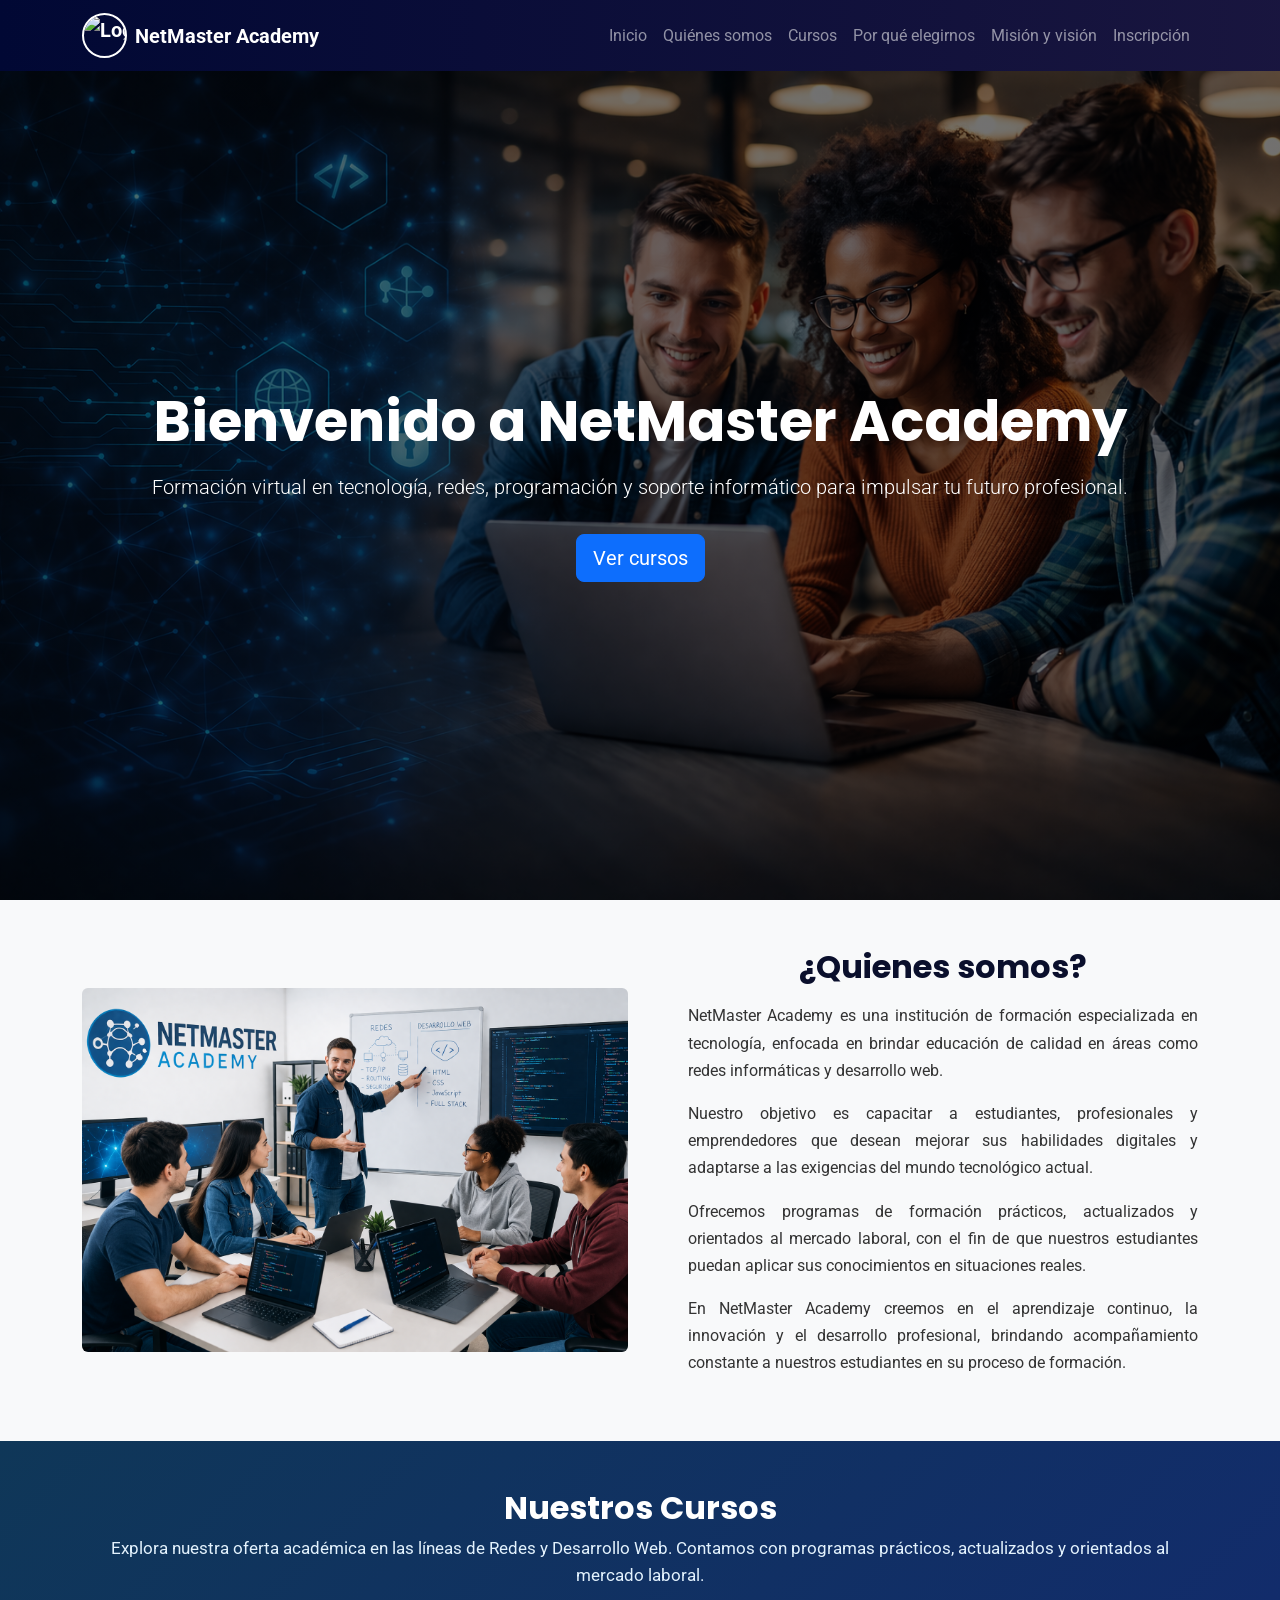
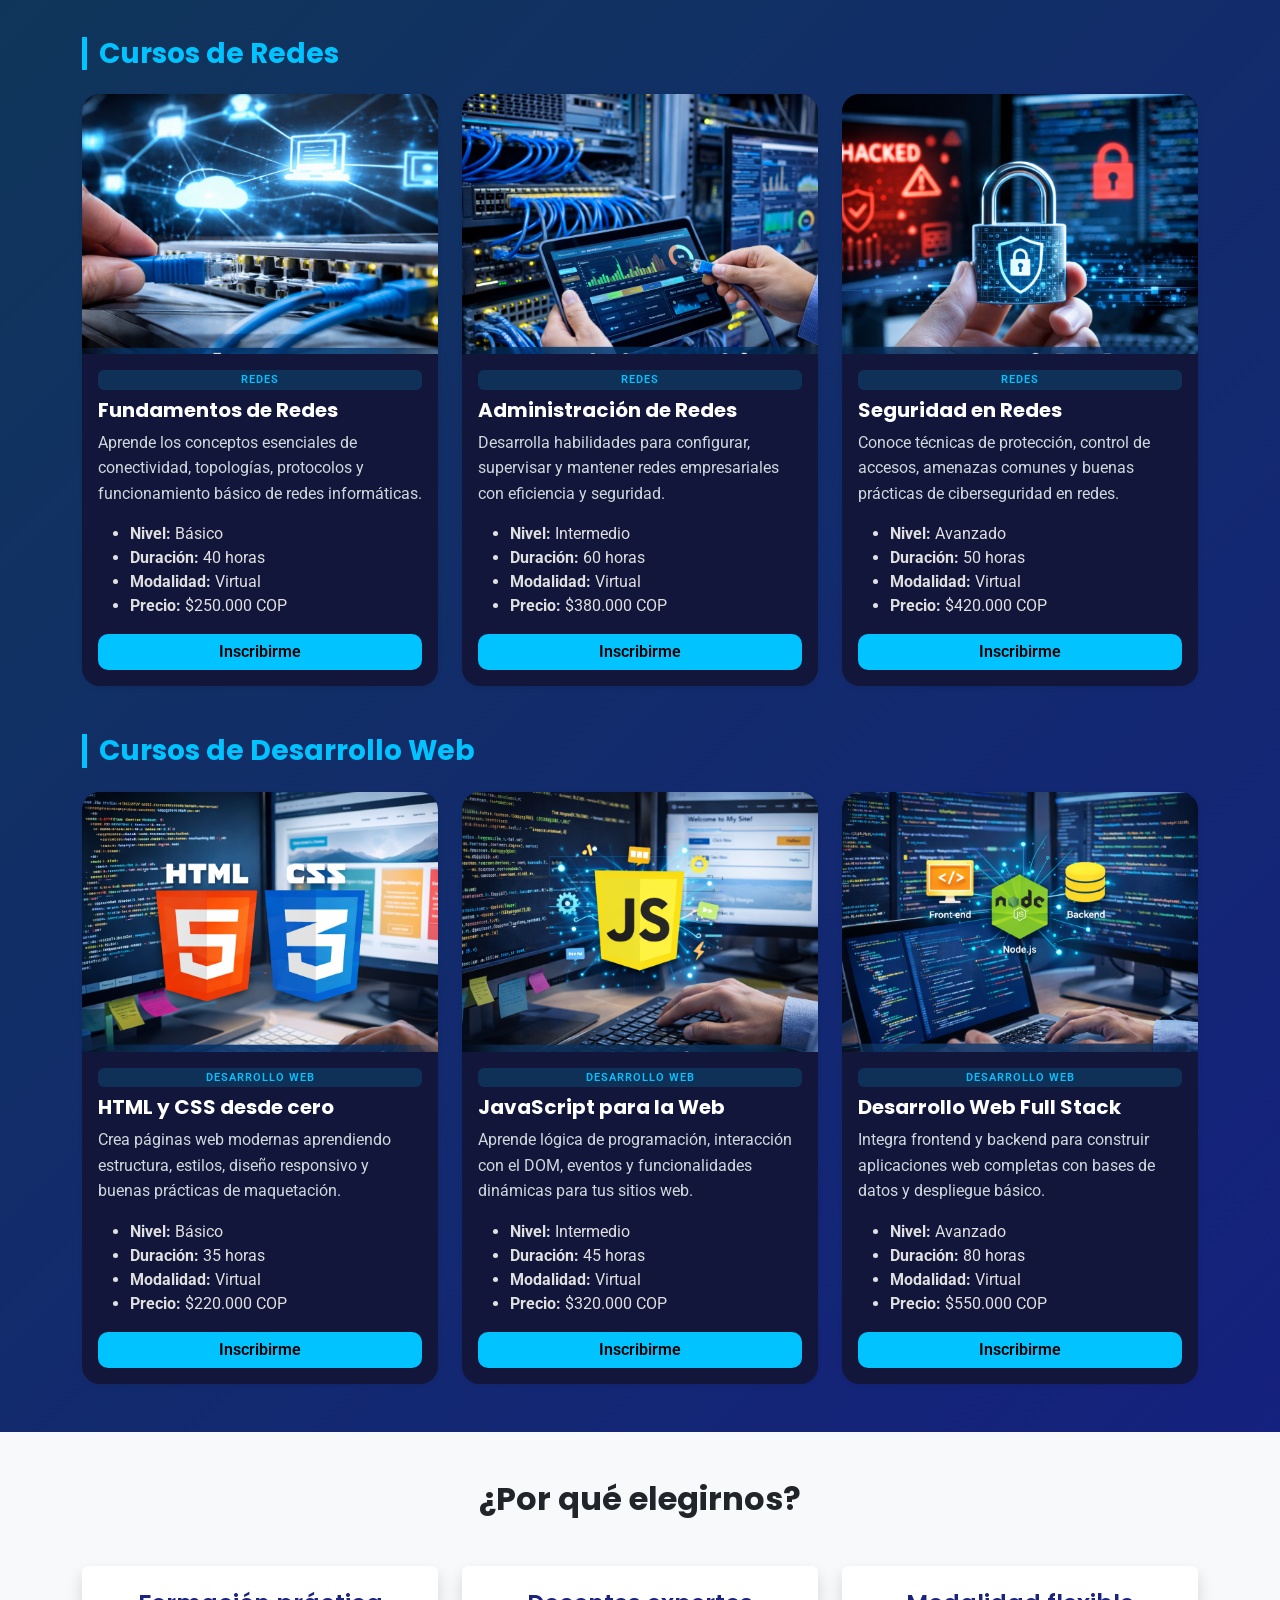
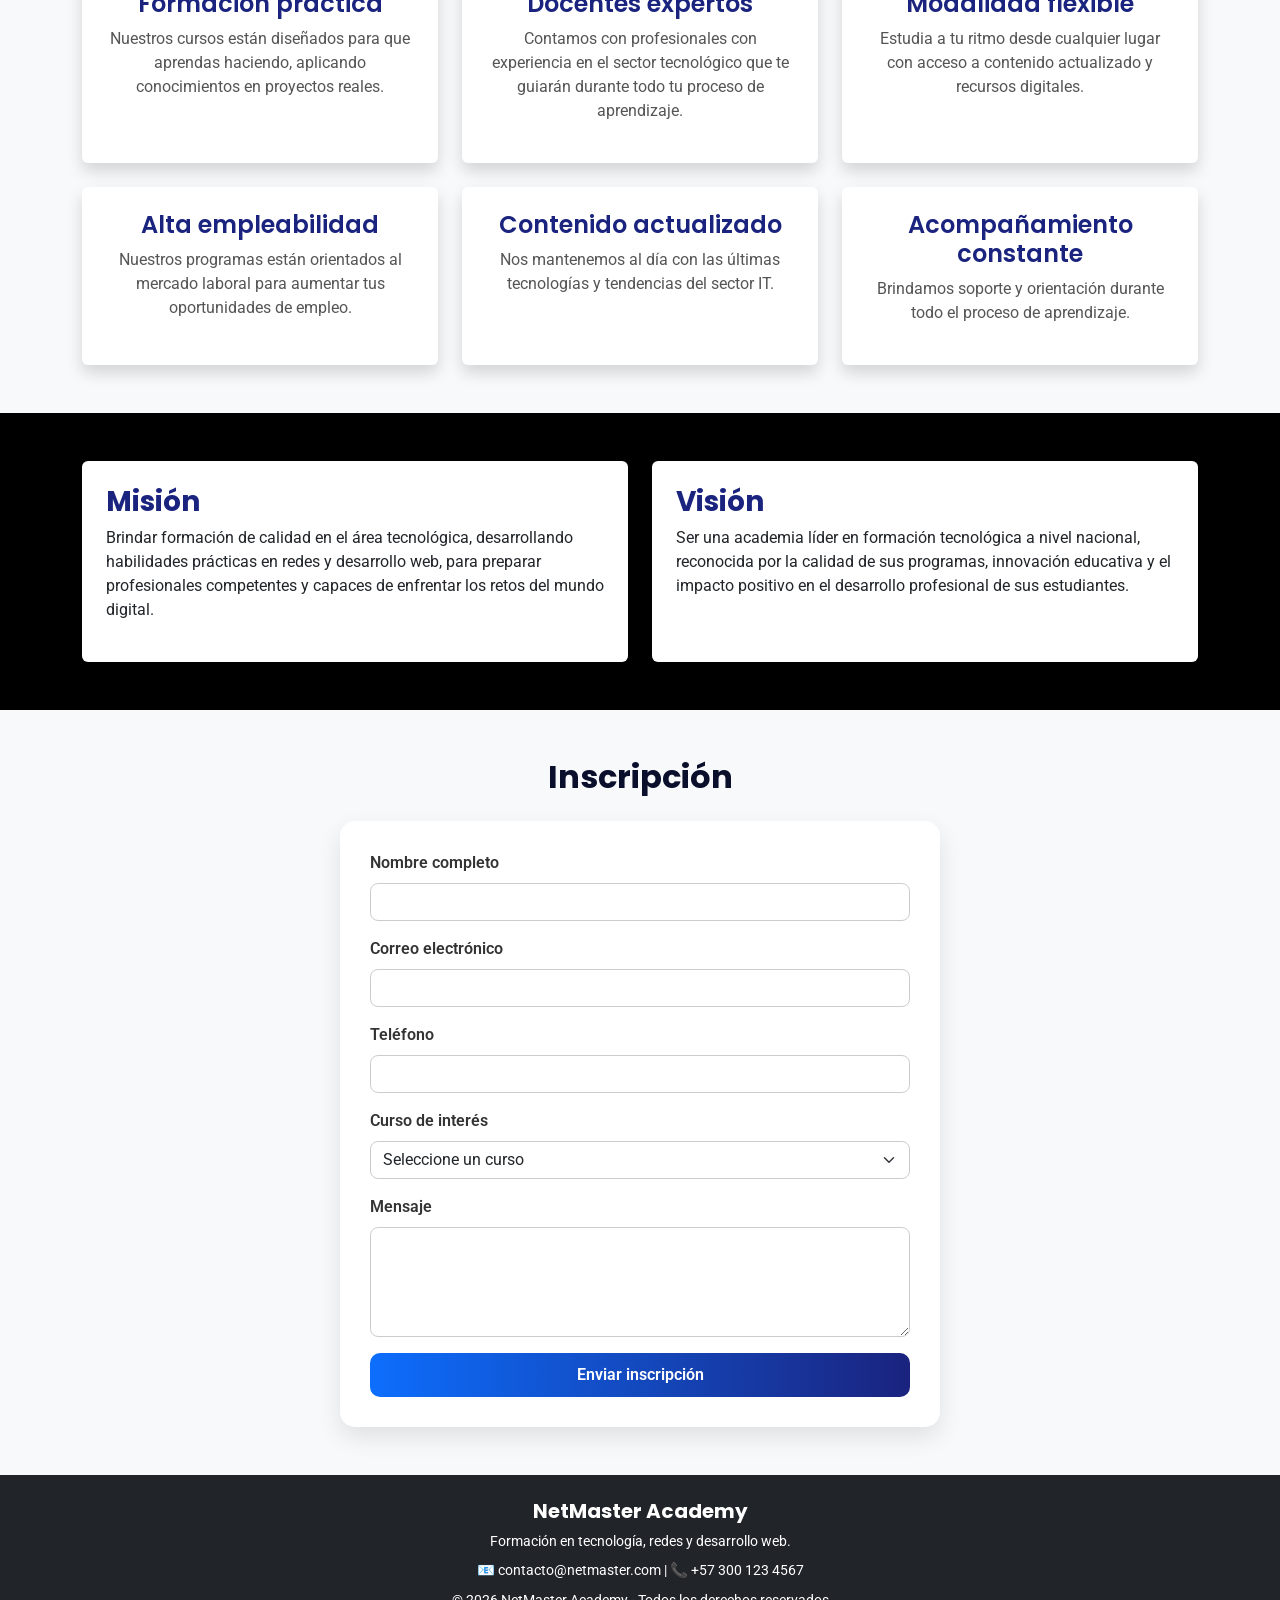
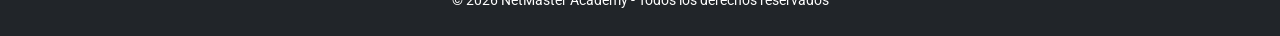
==== Momento2/Act1Momento2/index.html @ d63b28ae "act1m2" ====
<!DOCTYPE html>
<html lang="en">

<head>
    <meta charset="UTF-8">
    <meta name="viewport" content="width=device-width, initial-scale=1.0">
    <title>NetMaster Academy</title>
    <link href="https://cdn.jsdelivr.net/npm/bootstrap@5.3.8/dist/css/bootstrap.min.css" rel="stylesheet">
    <link rel="preconnect" href="https://fonts.googleapis.com">
    <link rel="preconnect" href="https://fonts.gstatic.com" crossorigin>
    <link
        href="https://fonts.googleapis.com/css2?family=Poppins:wght@400;600;700&family=Roboto:wght@400;500&display=swap"
        rel="stylesheet">
    <link rel="stylesheet" href="css/estilos.css">
</head>

<body>

    <header>
        <nav class="navbar navbar-expand-lg navbar-dark bg-dark fixed-top">
            <div class="container">
                <a class="navbar-brand d-flex align-items-center gap-2 fw-bold" href="#inicio">
                    <img src="../assets/imagenes/logo.png" alt="Logo NetMaster" class="logo">
                    NetMaster Academy
                </a>

                <button class="navbar-toggler" type="button" data-bs-toggle="collapse" data-bs-target="#menuNav">
                    <span class="navbar-toggler-icon"></span>
                </button>

                <div class="collapse navbar-collapse" id="menuNav">
                    <ul class="navbar-nav ms-auto">
                        <li class="nav-item"><a class="nav-link" href="#inicio">Inicio</a></li>
                        <li class="nav-item"><a class="nav-link" href="#quienes-somos">Quiénes somos</a></li>
                        <li class="nav-item"><a class="nav-link" href="#cursos">Cursos</a></li>
                        <li class="nav-item"><a class="nav-link" href="#por-que-elegirnos">Por qué elegirnos</a></li>
                        <li class="nav-item"><a class="nav-link" href="#mision-vision">Misión y visión</a></li>
                        <li class="nav-item"><a class="nav-link" href="#inscripcion">Inscripción</a></li>
                    </ul>
                </div>
            </div>
        </nav>
    </header>

    <main>
        <section id="inicio" class="hero d-flex align-items-center">
            <div class="container text-center text-white">
                <h1 class="display-4 fw-bold">Bienvenido a NetMaster Academy</h1>
                <p class="lead mt-3">
                    Formación virtual en tecnología, redes, programación y soporte informático
                    para impulsar tu futuro profesional.
                </p>
                <a href="#cursos" class="btn btn-primary btn-lg mt-3">Ver cursos</a>
            </div>
        </section>

        <section id="quienes-somos" class="py-5 bg-light">
            <div class="container">
                <div class="row align-items-center">

                    <div class="col-md-6">
                        <img src="assets/imagenes/quienesSomos.png" alt="Quiénes somos" class="img-fluid rounded">
                    </div>

                    <div class="col-md-6 ps-md-5">
                        <h2 class="fw-bold mb-3">¿Quienes somos?</h2>

                        <p>
                            NetMaster Academy es una institución de formación especializada en tecnología, enfocada en
                            brindar
                            educación de calidad en áreas como redes informáticas y desarrollo web.
                        </p>

                        <p>
                            Nuestro objetivo es capacitar a estudiantes, profesionales y emprendedores que desean
                            mejorar sus
                            habilidades digitales y adaptarse a las exigencias del mundo tecnológico actual.
                        </p>

                        <p>
                            Ofrecemos programas de formación prácticos, actualizados y orientados al mercado laboral,
                            con el fin
                            de que nuestros estudiantes puedan aplicar sus conocimientos en situaciones reales.
                        </p>

                        <p>
                            En NetMaster Academy creemos en el aprendizaje continuo, la innovación y el desarrollo
                            profesional,
                            brindando acompañamiento constante a nuestros estudiantes en su proceso de formación.
                        </p>
                    </div>

                </div>
            </div>
        </section>

        <section id="cursos" class="py-5">
    <div class="container">
        <div class="text-center mb-5">
            <h2 class="fw-bold">Nuestros Cursos</h2>
            <p class="texto-cursos">
                Explora nuestra oferta académica en las líneas de Redes y Desarrollo Web.
                Contamos con programas prácticos, actualizados y orientados al mercado laboral.
            </p>
        </div>

        <div class="mb-5">
            <h3 class="categoria-titulo mb-4">Cursos de Redes</h3>

            <div class="row g-4">
                <div class="col-md-6 col-lg-4">
                    <article class="card curso-card h-100 shadow-sm">
                        <img src="assets/imagenes/curso1.png" class="card-img-top" alt="Curso Fundamentos de Redes">
                        <div class="card-body d-flex flex-column">
                            <span class="badge categoria-badge mb-2">Redes</span>
                            <h5 class="card-title">Fundamentos de Redes</h5>
                            <p class="card-text">
                                Aprende los conceptos esenciales de conectividad, topologías,
                                protocolos y funcionamiento básico de redes informáticas.
                            </p>

                            <ul class="lista-curso">
                                <li><strong>Nivel:</strong> Básico</li>
                                <li><strong>Duración:</strong> 40 horas</li>
                                <li><strong>Modalidad:</strong> Virtual</li>
                                <li><strong>Precio:</strong> $250.000 COP</li>
                            </ul>

                            <a href="#inscripcion" class="btn btn-primary mt-auto">Inscribirme</a>
                        </div>
                    </article>
                </div>

                <div class="col-md-6 col-lg-4">
                    <article class="card curso-card h-100 shadow-sm">
                        <img src="assets/imagenes/cursoi2.png" class="card-img-top" alt="Curso Administración de Redes">
                        <div class="card-body d-flex flex-column">
                            <span class="badge categoria-badge mb-2">Redes</span>
                            <h5 class="card-title">Administración de Redes</h5>
                            <p class="card-text">
                                Desarrolla habilidades para configurar, supervisar y mantener
                                redes empresariales con eficiencia y seguridad.
                            </p>

                            <ul class="lista-curso">
                                <li><strong>Nivel:</strong> Intermedio</li>
                                <li><strong>Duración:</strong> 60 horas</li>
                                <li><strong>Modalidad:</strong> Virtual</li>
                                <li><strong>Precio:</strong> $380.000 COP</li>
                            </ul>

                            <a href="#inscripcion" class="btn btn-primary mt-auto">Inscribirme</a>
                        </div>
                    </article>
                </div>

                <div class="col-md-6 col-lg-4">
                    <article class="card curso-card h-100 shadow-sm">
                        <img src="assets/imagenes/curso3.png" class="card-img-top" alt="Curso Seguridad en Redes">
                        <div class="card-body d-flex flex-column">
                            <span class="badge categoria-badge mb-2">Redes</span>
                            <h5 class="card-title">Seguridad en Redes</h5>
                            <p class="card-text">
                                Conoce técnicas de protección, control de accesos, amenazas
                                comunes y buenas prácticas de ciberseguridad en redes.
                            </p>

                            <ul class="lista-curso">
                                <li><strong>Nivel:</strong> Avanzado</li>
                                <li><strong>Duración:</strong> 50 horas</li>
                                <li><strong>Modalidad:</strong> Virtual</li>
                                <li><strong>Precio:</strong> $420.000 COP</li>
                            </ul>

                            <a href="#inscripcion" class="btn btn-primary mt-auto">Inscribirme</a>
                        </div>
                    </article>
                </div>
            </div>
        </div>

        <div>
            <h3 class="categoria-titulo mb-4">Cursos de Desarrollo Web</h3>

            <div class="row g-4">
                <div class="col-md-6 col-lg-4">
                    <article class="card curso-card h-100 shadow-sm">
                        <img src="assets/imagenes/curso4.png" class="card-img-top" alt="Curso HTML y CSS desde cero">
                        <div class="card-body d-flex flex-column">
                            <span class="badge categoria-badge mb-2">Desarrollo Web</span>
                            <h5 class="card-title">HTML y CSS desde cero</h5>
                            <p class="card-text">
                                Crea páginas web modernas aprendiendo estructura, estilos,
                                diseño responsivo y buenas prácticas de maquetación.
                            </p>

                            <ul class="lista-curso">
                                <li><strong>Nivel:</strong> Básico</li>
                                <li><strong>Duración:</strong> 35 horas</li>
                                <li><strong>Modalidad:</strong> Virtual</li>
                                <li><strong>Precio:</strong> $220.000 COP</li>
                            </ul>

                            <a href="#inscripcion" class="btn btn-primary mt-auto">Inscribirme</a>
                        </div>
                    </article>
                </div>

                <div class="col-md-6 col-lg-4">
                    <article class="card curso-card h-100 shadow-sm">
                        <img src="assets/imagenes/curso5.png" class="card-img-top" alt="Curso JavaScript para la Web">
                        <div class="card-body d-flex flex-column">
                            <span class="badge categoria-badge mb-2">Desarrollo Web</span>
                            <h5 class="card-title">JavaScript para la Web</h5>
                            <p class="card-text">
                                Aprende lógica de programación, interacción con el DOM,
                                eventos y funcionalidades dinámicas para tus sitios web.
                            </p>

                            <ul class="lista-curso">
                                <li><strong>Nivel:</strong> Intermedio</li>
                                <li><strong>Duración:</strong> 45 horas</li>
                                <li><strong>Modalidad:</strong> Virtual</li>
                                <li><strong>Precio:</strong> $320.000 COP</li>
                            </ul>

                            <a href="#inscripcion" class="btn btn-primary mt-auto">Inscribirme</a>
                        </div>
                    </article>
                </div>

                <div class="col-md-6 col-lg-4">
                    <article class="card curso-card h-100 shadow-sm">
                        <img src="assets/imagenes/curso6.png" class="card-img-top" alt="Curso Desarrollo Web Full Stack">
                        <div class="card-body d-flex flex-column">
                            <span class="badge categoria-badge mb-2">Desarrollo Web</span>
                            <h5 class="card-title">Desarrollo Web Full Stack</h5>
                            <p class="card-text">
                                Integra frontend y backend para construir aplicaciones web
                                completas con bases de datos y despliegue básico.
                            </p>

                            <ul class="lista-curso">
                                <li><strong>Nivel:</strong> Avanzado</li>
                                <li><strong>Duración:</strong> 80 horas</li>
                                <li><strong>Modalidad:</strong> Virtual</li>
                                <li><strong>Precio:</strong> $550.000 COP</li>
                            </ul>

                            <a href="#inscripcion" class="btn btn-primary mt-auto">Inscribirme</a>
                        </div>
                    </article>
                </div>
            </div>
        </div>
    </div>
</section>

        <section id="por-que-elegirnos" class="py-5 bg-light">
    <div class="container">
        <h2 class="text-center fw-bold mb-5">¿Por qué elegirnos?</h2>

        <div class="row text-center g-4">

            <div class="col-md-4">
                <div class="p-4 shadow rounded bg-white h-100">
                    <h4>Formación práctica</h4>
                    <p>
                        Nuestros cursos están diseñados para que aprendas haciendo,
                        aplicando conocimientos en proyectos reales.
                    </p>
                </div>
            </div>

            <div class="col-md-4">
                <div class="p-4 shadow rounded bg-white h-100">
                    <h4>Docentes expertos</h4>
                    <p>
                        Contamos con profesionales con experiencia en el sector tecnológico
                        que te guiarán durante todo tu proceso de aprendizaje.
                    </p>
                </div>
            </div>

            <div class="col-md-4">
                <div class="p-4 shadow rounded bg-white h-100">
                    <h4>Modalidad flexible</h4>
                    <p>
                        Estudia a tu ritmo desde cualquier lugar con acceso a contenido
                        actualizado y recursos digitales.
                    </p>
                </div>
            </div>

            <div class="col-md-4">
                <div class="p-4 shadow rounded bg-white h-100">
                    <h4>Alta empleabilidad</h4>
                    <p>
                        Nuestros programas están orientados al mercado laboral para
                        aumentar tus oportunidades de empleo.
                    </p>
                </div>
            </div>

            <div class="col-md-4">
                <div class="p-4 shadow rounded bg-white h-100">
                    <h4>Contenido actualizado</h4>
                    <p>
                        Nos mantenemos al día con las últimas tecnologías y tendencias
                        del sector IT.
                    </p>
                </div>
            </div>

            <div class="col-md-4">
                <div class="p-4 shadow rounded bg-white h-100">
                    <h4>Acompañamiento constante</h4>
                    <p>
                        Brindamos soporte y orientación durante todo el proceso de
                        aprendizaje.
                    </p>
                </div>
            </div>

        </div>
    </div>
</section>

        <section id="mision-vision" class="py-5">
    <div class="container">
        <div class="row g-4">

            <!-- Misión -->
            <div class="col-md-6">
                <div class="p-4 shadow rounded h-100 bg-white">
                    <h3 class="fw-bold">Misión</h3>
                    <p>
                        Brindar formación de calidad en el área tecnológica,
                        desarrollando habilidades prácticas en redes y desarrollo web,
                        para preparar profesionales competentes y capaces de enfrentar
                        los retos del mundo digital.
                    </p>
                </div>
            </div>

            <!-- Visión -->
            <div class="col-md-6">
                <div class="p-4 shadow rounded h-100 bg-white">
                    <h3 class="fw-bold">Visión</h3>
                    <p>
                        Ser una academia líder en formación tecnológica a nivel nacional,
                        reconocida por la calidad de sus programas, innovación educativa
                        y el impacto positivo en el desarrollo profesional de sus estudiantes.
                    </p>
                </div>
            </div>

        </div>
    </div>
</section>

        <section id="inscripcion" class="py-5">
    <div class="container">
        <h2 class="text-center fw-bold mb-4">Inscripción</h2>

        <form  autocomplete="off"action="https://formspree.io/f/xlgoabdn" method="POST">
            <div class="mb-3">
                <label for="nombre" class="form-label">Nombre completo</label>
                <input type="text" class="form-control" id="nombre" name="nombre" required>
            </div>

            <div class="mb-3">
                <label for="correo" class="form-label">Correo electrónico</label>
                <input type="email" class="form-control" id="correo" name="email" required>
            </div>

            <div class="mb-3">
                <label for="telefono" class="form-label">Teléfono</label>
                <input type="tel" class="form-control" id="telefono" name="telefono">
            </div>

            <div class="mb-3">
                <label for="curso" class="form-label">Curso de interés</label>
                <select class="form-select" id="curso" name="curso" required>
                    <option value="">Seleccione un curso</option>
                    <option>Fundamentos de Redes</option>
                    <option>Administración de Redes</option>
                    <option>Seguridad en Redes</option>
                    <option>HTML y CSS desde cero</option>
                    <option>JavaScript para la Web</option>
                    <option>Desarrollo Web Full Stack</option>
                </select>
            </div>

            <div class="mb-3">
                <label for="mensaje" class="form-label">Mensaje</label>
                <textarea class="form-control" id="mensaje" name="mensaje" rows="4"></textarea>
            </div>

            <button type="submit" class="btn btn-primary">Enviar inscripción</button>
        </form>
    </div>
</section>
    </main>

    <aside>
    </aside>

    <footer class="footer bg-dark text-white py-4">
    <div class="container text-center">

        <h5 class="fw-bold">NetMaster Academy</h5>

        <p class="mb-2">
            Formación en tecnología, redes y desarrollo web.
        </p>

        <p class="mb-2">
            📧 contacto@netmaster.com | 📞 +57 300 123 4567
        </p>

        <p class="mb-0">
            © 2026 NetMaster Academy - Todos los derechos reservados
        </p>

    </div>
</footer>

    <script src="https://cdn.jsdelivr.net/npm/bootstrap@5.3.8/dist/js/bootstrap.bundle.min.js"></script>
</body>

</html>
---- Momento2/Act1Momento2/css/estilos.css ----
body {
    font-family: 'Roboto', sans-serif;
    margin: 0;
    padding-top: 0;
    background-color: #000;
}

h1,
h2,
h3,
h4,
h5 {
    font-family: 'Poppins', sans-serif;
}

header {
    margin: 0;
    padding: 0;
}

.navbar {
    border: none;
    box-shadow: none;
    margin-bottom: 0;
}

main {
    margin: 0;
    padding: 0;
}

.hero {
    min-height: 100vh;
    margin: 0;
    padding-top: 70px;
    background: linear-gradient(rgba(0, 0, 0, 0.55), rgba(0, 0, 0, 0.55)),
        url('../assets/imagenes/portada.png');
    background-size: cover;
    background-position: center;
    background-repeat: no-repeat;
}

@media (max-width: 991px) {
    .navbar-nav .nav-link::after {
        content: "";
    }
}

.logo {
    width: 45px;
    height: 45px;
    border-radius: 50%;
    object-fit: cover;
    border: 2px solid white;
}

.navbar.bg-dark {
    background: linear-gradient(90deg, #010834, #150e49ad);
}

#quienes-somos {
    background-color: #f8f9fa;
    padding: 60px 0;
}

#quienes-somos h2 {
    color: #0a0f2c;
    font-weight: 700;
    text-align: center;
}

#quienes-somos p {
    color: #333;
    line-height: 1.7;
    text-align: justify;
}

#cursos {
    background: linear-gradient(135deg, #0f3758, #15217e);
    color: white;
}

#cursos h2 {
    color: #ffffff;
}

.texto-cursos {
    color: #e3f2fd;
    font-size: 1.05rem;
    margin: 0 auto;
    line-height: 1.6;
}

.categoria-titulo {
    color: #00c3ff;
    font-weight: 700;
    border-left: 5px solid #00c3ff;
    padding-left: 12px;
}

.curso-card {
    background-color: #12163a;
    border: none;
    border-radius: 18px;
    overflow: hidden;
    transition: 0.3s ease;
}

.curso-card:hover {
    transform: translateY(-8px);
    box-shadow: 0 12px 30px rgba(0, 0, 0, 0.4);
}

.curso-card .card-img-top {
    width: 100%;
    height: 260px;
    object-fit: cover;
    object-position: top;
    display: block;
}

.curso-card .card-title {
    color: #ffffff;
    font-weight: 700;
}

.curso-card .card-text {
    color: #cfd8dc;
    line-height: 1.6;
}

.lista-curso li {
    color: #e0e0e0;
}

.categoria-badge {
    display: inline-block;
    background-color: rgba(0, 195, 255, 0.15);
    color: #00c3ff;
    padding: 4px 10px;
    font-size: 0.7rem;
    font-weight: 600;
    border-radius: 6px;
    letter-spacing: 1px;
    text-transform: uppercase;
}

#cursos .btn {
    background-color: #00c3ff;
    border: none;
    color: #000;
    font-weight: 600;
    border-radius: 10px;
}

#cursos .btn:hover {
    background-color: #00a3cc;
}

#inscripcion {
    background-color: #f8f9fa;
    padding: 80px 0;
}

#inscripcion h2 {
    color: #0a0f2c;
    font-weight: 700;
}

#inscripcion form {
    max-width: 600px;
    margin: 0 auto;
    background-color: #ffffff;
    padding: 30px;
    border-radius: 15px;
    box-shadow: 0 10px 25px rgba(0, 0, 0, 0.1);
}

#inscripcion .form-label {
    font-weight: 600;
    color: #333;
}

#inscripcion .form-control,
#inscripcion .form-select {
    border-radius: 8px;
    border: 1px solid #ccc;
}

#inscripcion .form-control:focus,
#inscripcion .form-select:focus {
    border-color: #1a237e;
    box-shadow: 0 0 5px rgba(26, 35, 126, 0.5);
}

#inscripcion .btn {
    width: 100%;
    background: linear-gradient(90deg, #0d6efd, #1a237e);
    border: none;
    font-weight: 600;
    padding: 10px;
    border-radius: 10px;
}

#inscripcion .btn:hover {
    background: linear-gradient(90deg, #0b5ed7, #0a1a5c);
}

#inscripcion .mb-3 {
    margin-bottom: 15px;
}

#por-que-elegirnos h4 {
    color: #1a237e;
    font-weight: 600;
}

#por-que-elegirnos p {
    color: #555;
}

#mision-vision h3 {
    color: #1a237e;
}

.footer {
    font-size: 0.9rem;
}
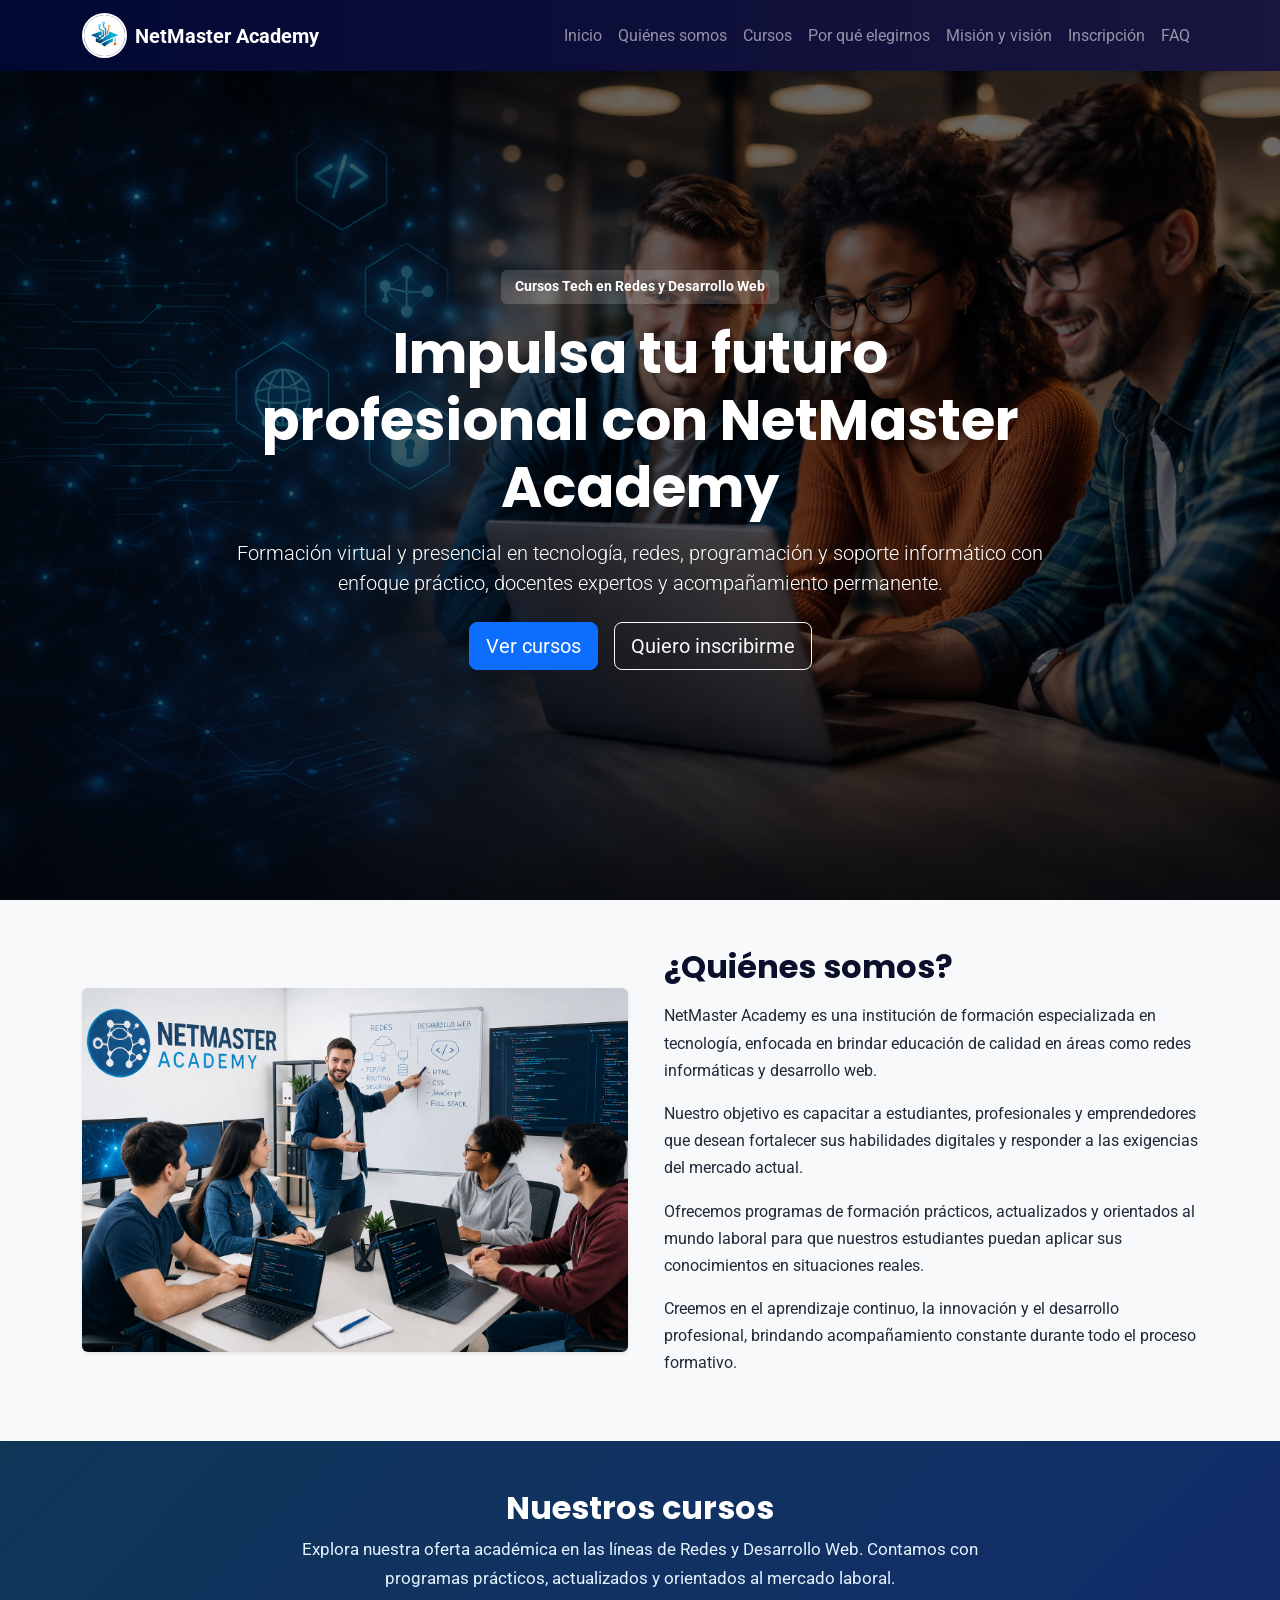
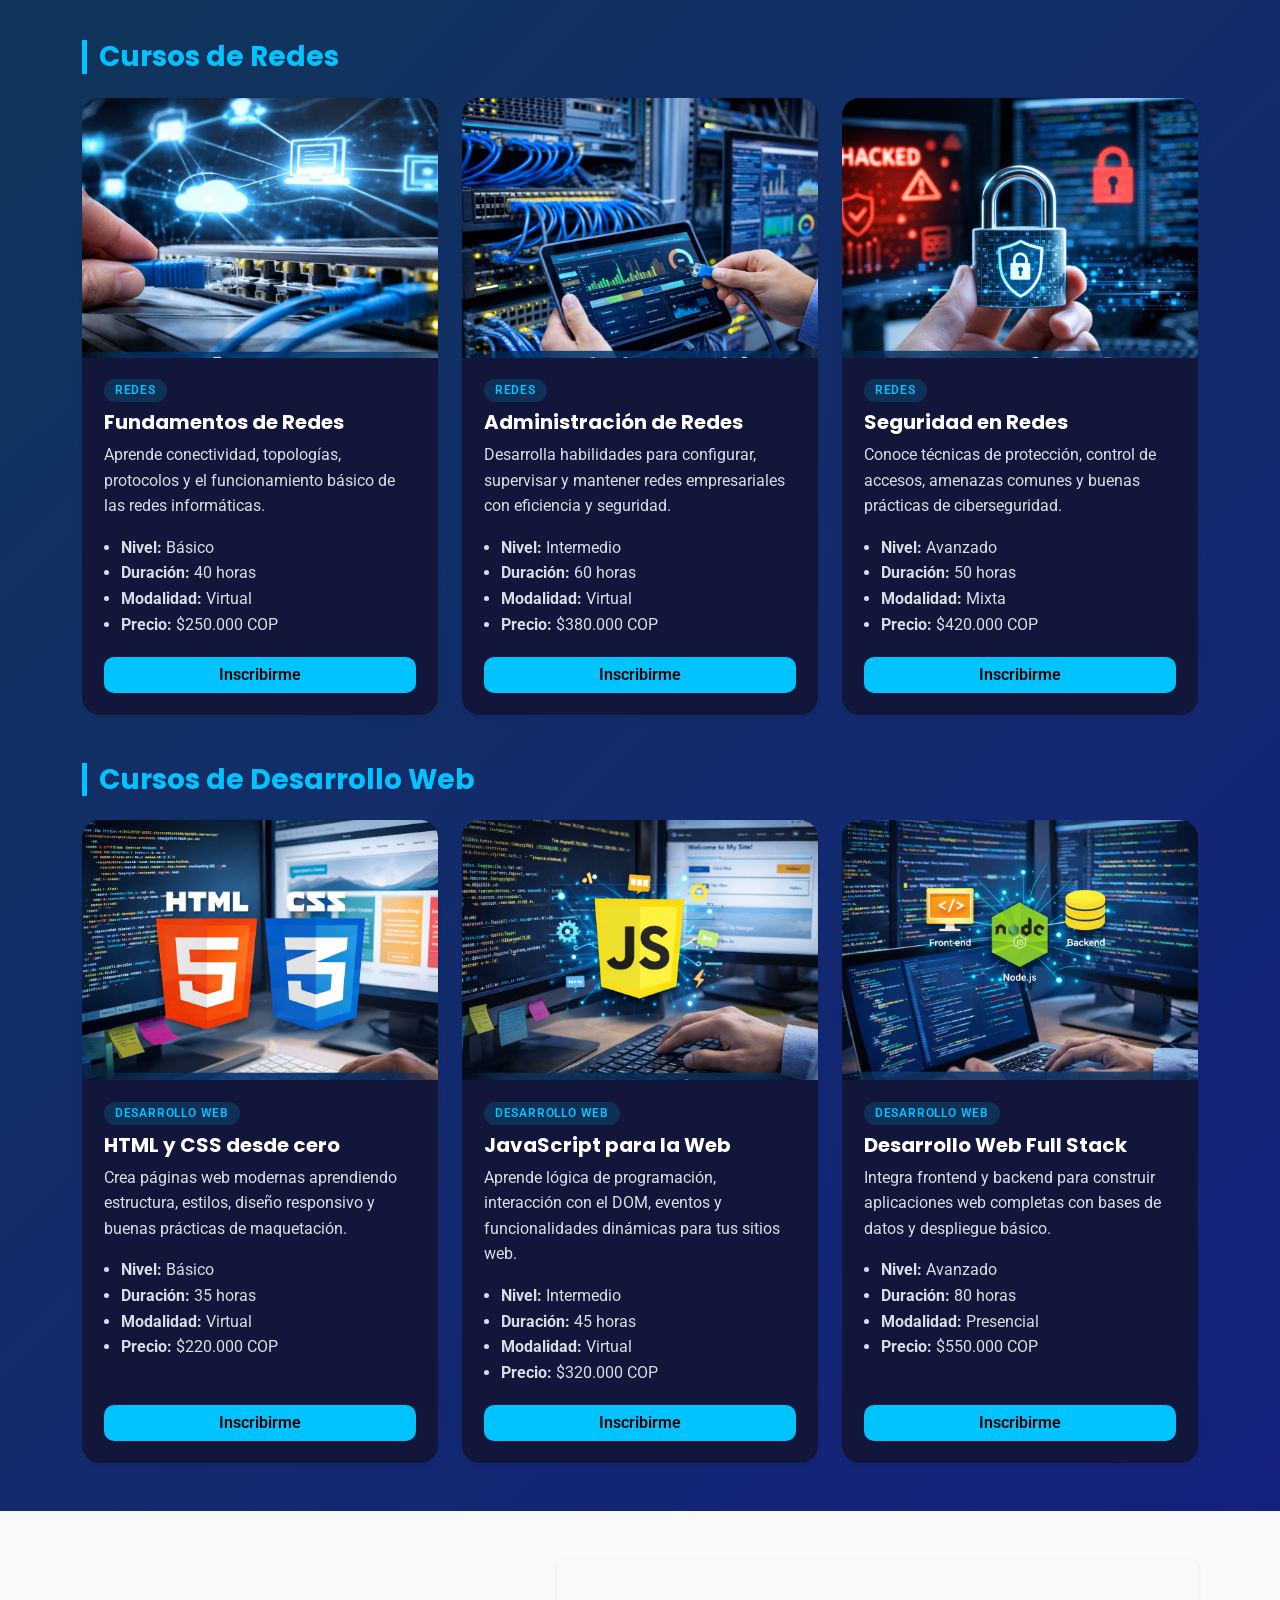
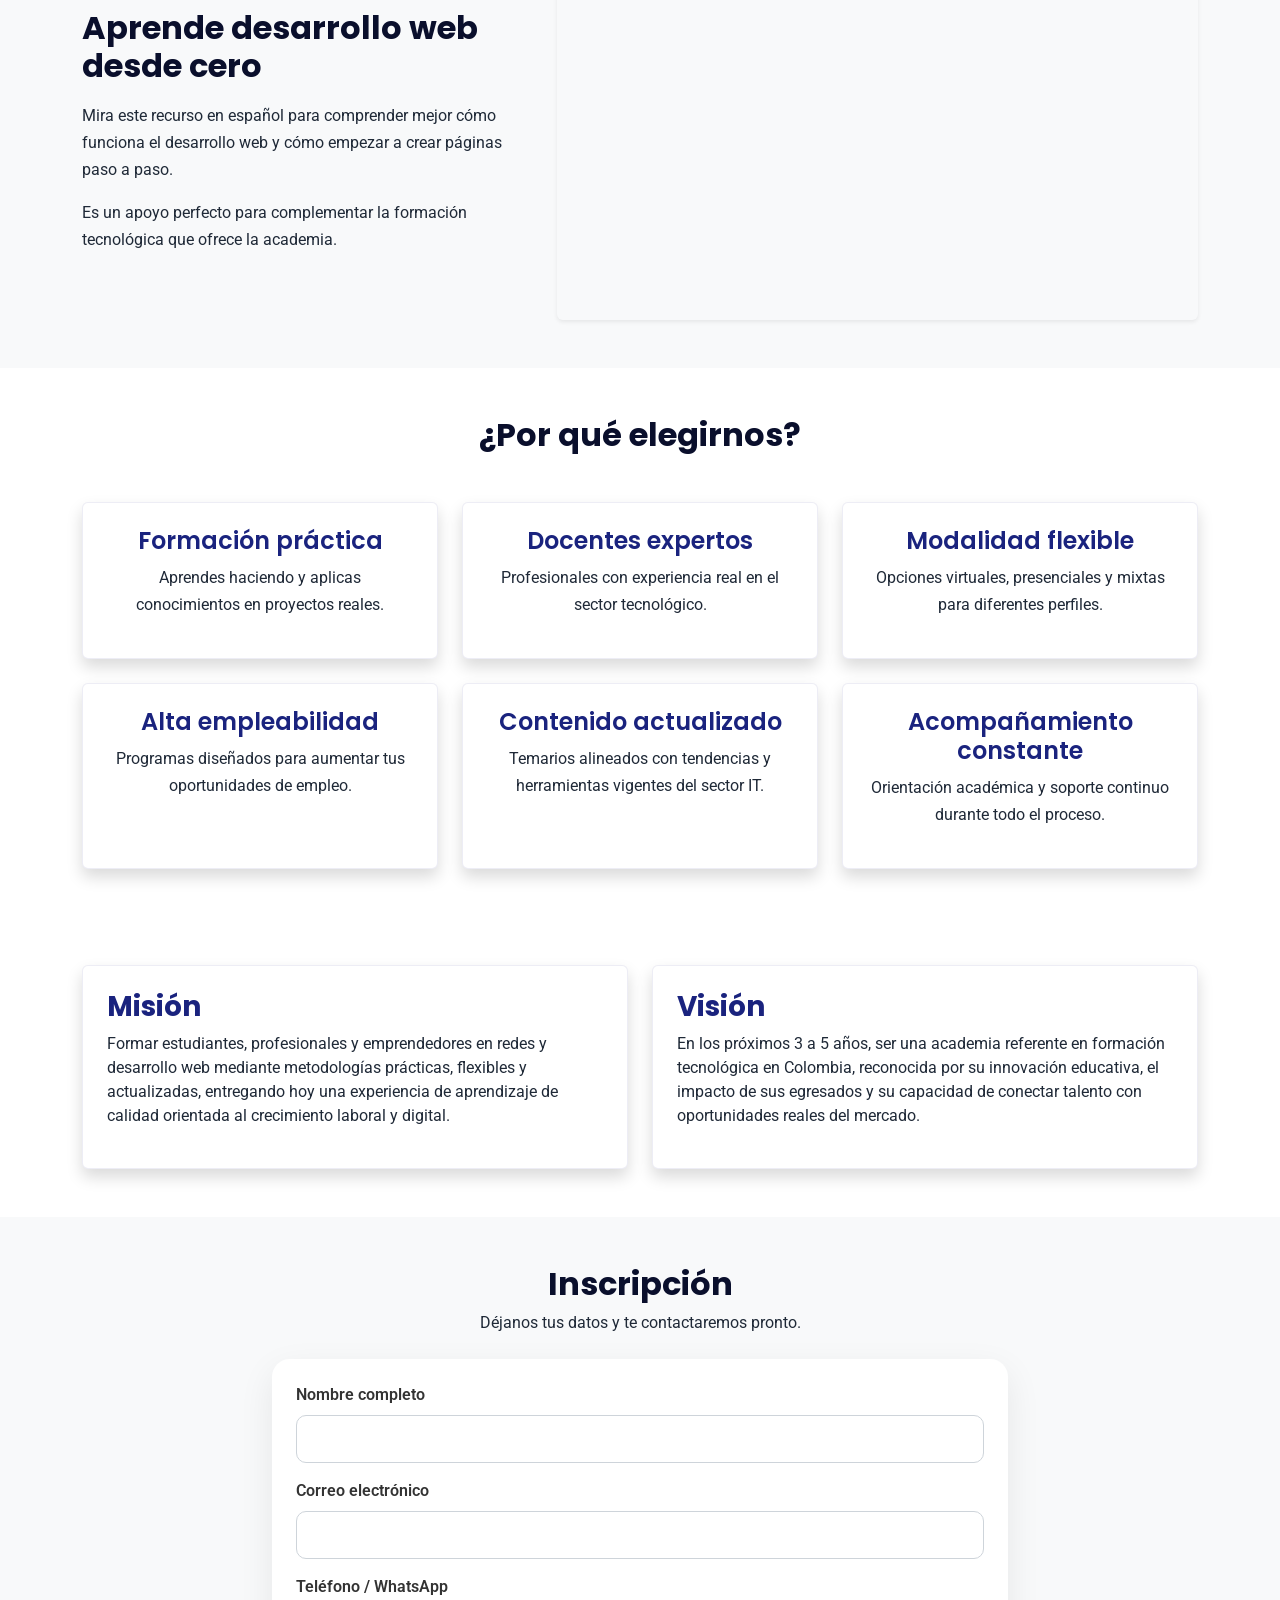
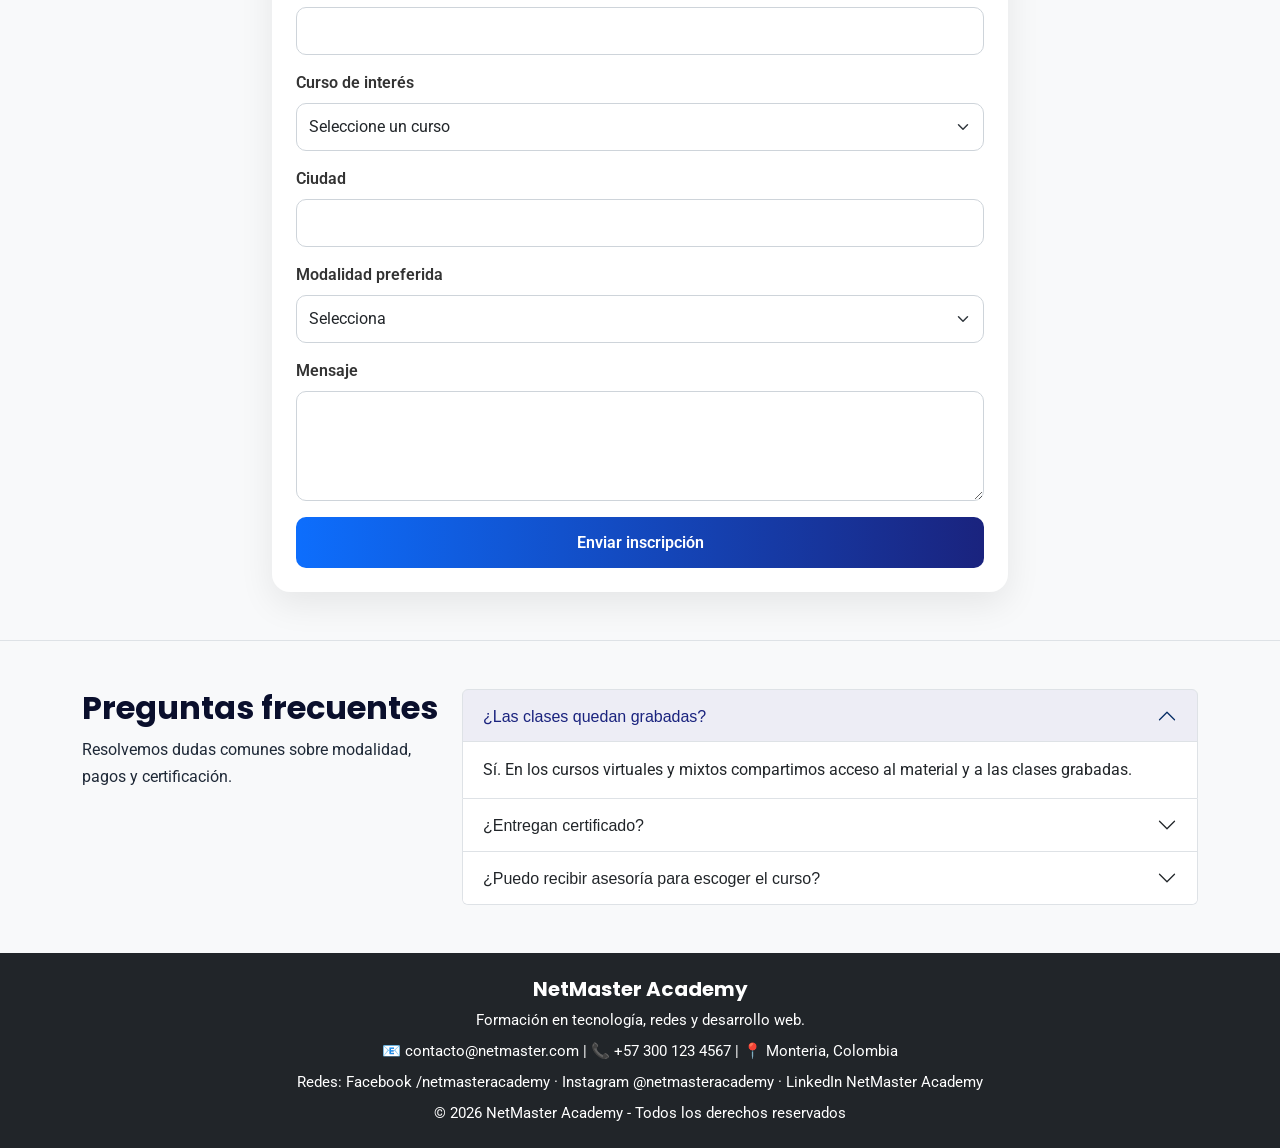
==== commit 9f84fbbe: "Mejoras en responsividad, ajuste de imágenes, formulario simplificado y actualización de video" ====
--- a/Momento2/Act1Momento2/index.html
+++ b/Momento2/Act1Momento2/index.html
@@ -1,9 +1,11 @@
 <!DOCTYPE html>
-<html lang="en">
+<html lang="es">
 
 <head>
     <meta charset="UTF-8">
     <meta name="viewport" content="width=device-width, initial-scale=1.0">
+    <meta name="description"
+        content="NetMaster Academy ofrece cursos de Redes y Desarrollo Web con inscripción en línea y formación tecnológica flexible.">
     <title>NetMaster Academy</title>
     <link href="https://cdn.jsdelivr.net/npm/bootstrap@5.3.8/dist/css/bootstrap.min.css" rel="stylesheet">
     <link rel="preconnect" href="https://fonts.googleapis.com">
@@ -15,16 +17,16 @@
 </head>
 
 <body>
-
     <header>
         <nav class="navbar navbar-expand-lg navbar-dark bg-dark fixed-top">
             <div class="container">
                 <a class="navbar-brand d-flex align-items-center gap-2 fw-bold" href="#inicio">
-                    <img src="../assets/imagenes/logo.png" alt="Logo NetMaster" class="logo">
-                    NetMaster Academy
+                    <img src="assets/imagenes/logo.png" alt="Logo NetMaster Academy" class="logo">
+                    <span>NetMaster Academy</span>
                 </a>
 
-                <button class="navbar-toggler" type="button" data-bs-toggle="collapse" data-bs-target="#menuNav">
+                <button class="navbar-toggler" type="button" data-bs-toggle="collapse" data-bs-target="#menuNav"
+                    aria-controls="menuNav" aria-expanded="false" aria-label="Abrir menú de navegación">
                     <span class="navbar-toggler-icon"></span>
                 </button>
 
@@ -36,6 +38,7 @@
                         <li class="nav-item"><a class="nav-link" href="#por-que-elegirnos">Por qué elegirnos</a></li>
                         <li class="nav-item"><a class="nav-link" href="#mision-vision">Misión y visión</a></li>
                         <li class="nav-item"><a class="nav-link" href="#inscripcion">Inscripción</a></li>
+                        <li class="nav-item"><a class="nav-link" href="#faq">FAQ</a></li>
                     </ul>
                 </div>
             </div>
@@ -44,387 +47,439 @@
 
     <main>
         <section id="inicio" class="hero d-flex align-items-center">
-            <div class="container text-center text-white">
-                <h1 class="display-4 fw-bold">Bienvenido a NetMaster Academy</h1>
+            <div class="container text-center text-white hero-content">
+                <span class="badge hero-badge mb-3">Cursos Tech en Redes y Desarrollo Web</span>
+                <h1 class="display-4 fw-bold">Impulsa tu futuro profesional con NetMaster Academy</h1>
                 <p class="lead mt-3">
-                    Formación virtual en tecnología, redes, programación y soporte informático
-                    para impulsar tu futuro profesional.
+                    Formación virtual y presencial en tecnología, redes, programación y soporte informático
+                    con enfoque práctico, docentes expertos y acompañamiento permanente.
                 </p>
-                <a href="#cursos" class="btn btn-primary btn-lg mt-3">Ver cursos</a>
+                <div class="d-flex flex-column flex-sm-row justify-content-center gap-3 mt-4">
+                    <a href="#cursos" class="btn btn-primary btn-lg">Ver cursos</a>
+                    <a href="#inscripcion" class="btn btn-outline-light btn-lg">Quiero inscribirme</a>
+                </div>
             </div>
         </section>
 
         <section id="quienes-somos" class="py-5 bg-light">
             <div class="container">
-                <div class="row align-items-center">
-
+                <div class="row align-items-center g-4">
+                    <div class="col-lg-6">
+                        <img src="assets/imagenes/quienesSomos.png" alt="Equipo académico de NetMaster Academy"
+                            class="img-fluid rounded shadow-sm w-100 imagen-seccion">
+                    </div>
+
+                    <div class="col-lg-6 ps-lg-4">
+                        <h2 class="fw-bold mb-3">¿Quiénes somos?</h2>
+                        <p>
+                            NetMaster Academy es una institución de formación especializada en tecnología, enfocada en
+                            brindar educación de calidad en áreas como redes informáticas y desarrollo web.
+                        </p>
+                        <p>
+                            Nuestro objetivo es capacitar a estudiantes, profesionales y emprendedores que desean
+                            fortalecer sus habilidades digitales y responder a las exigencias del mercado actual.
+                        </p>
+                        <p>
+                            Ofrecemos programas de formación prácticos, actualizados y orientados al mundo laboral para
+                            que nuestros estudiantes puedan aplicar sus conocimientos en situaciones reales.
+                        </p>
+                        <p>
+                            Creemos en el aprendizaje continuo, la innovación y el desarrollo profesional,
+                            brindando acompañamiento constante durante todo el proceso formativo.
+                        </p>
+                    </div>
+                </div>
+            </div>
+        </section>
+
+        <section id="cursos" class="py-5">
+            <div class="container">
+                <div class="text-center mb-5 encabezado-seccion">
+                    <h2 class="fw-bold">Nuestros cursos</h2>
+                    <p class="texto-cursos">
+                        Explora nuestra oferta académica en las líneas de Redes y Desarrollo Web.
+                        Contamos con programas prácticos, actualizados y orientados al mercado laboral.
+                    </p>
+                </div>
+
+                <article class="mb-5">
+                    <h3 class="categoria-titulo mb-4">Cursos de Redes</h3>
+
+                    <div class="row g-4 align-items-stretch">
+                        <div class="col-12 col-sm-6 col-xl-4 d-flex">
+                            <article class="card curso-card h-100 shadow-sm w-100">
+                                <img src="assets/imagenes/curso1.png" class="card-img-top"
+                                    alt="Estudiante aprendiendo fundamentos de redes" loading="lazy">
+                                <div class="card-body d-flex flex-column">
+                                    <span class="badge categoria-badge mb-2">Redes</span>
+                                    <h5 class="card-title">Fundamentos de Redes</h5>
+                                    <p class="card-text">
+                                        Aprende conectividad, topologías, protocolos y el funcionamiento básico de las
+                                        redes informáticas.
+                                    </p>
+                                    <ul class="lista-curso">
+                                        <li><strong>Nivel:</strong> Básico</li>
+                                        <li><strong>Duración:</strong> 40 horas</li>
+                                        <li><strong>Modalidad:</strong> Virtual</li>
+                                        <li><strong>Precio:</strong> $250.000 COP</li>
+                                    </ul>
+                                    <a href="#inscripcion" class="btn btn-primary mt-auto">Inscribirme</a>
+                                </div>
+                            </article>
+                        </div>
+
+                        <div class="col-12 col-sm-6 col-xl-4 d-flex">
+                            <article class="card curso-card h-100 shadow-sm w-100">
+                                <img src="assets/imagenes/cursoi2.png" class="card-img-top"
+                                    alt="Panel de administración de redes empresariales" loading="lazy">
+                                <div class="card-body d-flex flex-column">
+                                    <span class="badge categoria-badge mb-2">Redes</span>
+                                    <h5 class="card-title">Administración de Redes</h5>
+                                    <p class="card-text">
+                                        Desarrolla habilidades para configurar, supervisar y mantener redes
+                                        empresariales con eficiencia y seguridad.
+                                    </p>
+                                    <ul class="lista-curso">
+                                        <li><strong>Nivel:</strong> Intermedio</li>
+                                        <li><strong>Duración:</strong> 60 horas</li>
+                                        <li><strong>Modalidad:</strong> Virtual</li>
+                                        <li><strong>Precio:</strong> $380.000 COP</li>
+                                    </ul>
+                                    <a href="#inscripcion" class="btn btn-primary mt-auto">Inscribirme</a>
+                                </div>
+                            </article>
+                        </div>
+
+                        <div class="col-12 col-sm-6 col-xl-4 d-flex">
+                            <article class="card curso-card h-100 shadow-sm w-100">
+                                <img src="assets/imagenes/curso3.png" class="card-img-top"
+                                    alt="Prácticas de seguridad y ciberseguridad en redes" loading="lazy">
+                                <div class="card-body d-flex flex-column">
+                                    <span class="badge categoria-badge mb-2">Redes</span>
+                                    <h5 class="card-title">Seguridad en Redes</h5>
+                                    <p class="card-text">
+                                        Conoce técnicas de protección, control de accesos, amenazas comunes y buenas
+                                        prácticas de ciberseguridad.
+                                    </p>
+                                    <ul class="lista-curso">
+                                        <li><strong>Nivel:</strong> Avanzado</li>
+                                        <li><strong>Duración:</strong> 50 horas</li>
+                                        <li><strong>Modalidad:</strong> Mixta</li>
+                                        <li><strong>Precio:</strong> $420.000 COP</li>
+                                    </ul>
+                                    <a href="#inscripcion" class="btn btn-primary mt-auto">Inscribirme</a>
+                                </div>
+                            </article>
+                        </div>
+                    </div>
+                </article>
+
+                <article>
+                    <h3 class="categoria-titulo mb-4">Cursos de Desarrollo Web</h3>
+
+                    <div class="row g-4 align-items-stretch">
+                        <div class="col-12 col-sm-6 col-xl-4 d-flex">
+                            <article class="card curso-card h-100 shadow-sm w-100">
+                                <img src="assets/imagenes/curso4.png" class="card-img-top"
+                                    alt="Interfaz de diseño web con HTML y CSS" loading="lazy">
+                                <div class="card-body d-flex flex-column">
+                                    <span class="badge categoria-badge mb-2">Desarrollo Web</span>
+                                    <h5 class="card-title">HTML y CSS desde cero</h5>
+                                    <p class="card-text">
+                                        Crea páginas web modernas aprendiendo estructura, estilos, diseño responsivo y
+                                        buenas prácticas de maquetación.
+                                    </p>
+                                    <ul class="lista-curso">
+                                        <li><strong>Nivel:</strong> Básico</li>
+                                        <li><strong>Duración:</strong> 35 horas</li>
+                                        <li><strong>Modalidad:</strong> Virtual</li>
+                                        <li><strong>Precio:</strong> $220.000 COP</li>
+                                    </ul>
+                                    <a href="#inscripcion" class="btn btn-primary mt-auto">Inscribirme</a>
+                                </div>
+                            </article>
+                        </div>
+
+                        <div class="col-12 col-sm-6 col-xl-4 d-flex">
+                            <article class="card curso-card h-100 shadow-sm w-100">
+                                <img src="assets/imagenes/curso5.png" class="card-img-top"
+                                    alt="Programación con JavaScript para la web" loading="lazy">
+                                <div class="card-body d-flex flex-column">
+                                    <span class="badge categoria-badge mb-2">Desarrollo Web</span>
+                                    <h5 class="card-title">JavaScript para la Web</h5>
+                                    <p class="card-text">
+                                        Aprende lógica de programación, interacción con el DOM, eventos y
+                                        funcionalidades dinámicas para tus sitios web.
+                                    </p>
+                                    <ul class="lista-curso">
+                                        <li><strong>Nivel:</strong> Intermedio</li>
+                                        <li><strong>Duración:</strong> 45 horas</li>
+                                        <li><strong>Modalidad:</strong> Virtual</li>
+                                        <li><strong>Precio:</strong> $320.000 COP</li>
+                                    </ul>
+                                    <a href="#inscripcion" class="btn btn-primary mt-auto">Inscribirme</a>
+                                </div>
+                            </article>
+                        </div>
+
+                        <div class="col-12 col-sm-6 col-xl-4 d-flex">
+                            <article class="card curso-card h-100 shadow-sm w-100">
+                                <img src="assets/imagenes/curso6.png" class="card-img-top"
+                                    alt="Desarrollo de aplicaciones web full stack" loading="lazy">
+                                <div class="card-body d-flex flex-column">
+                                    <span class="badge categoria-badge mb-2">Desarrollo Web</span>
+                                    <h5 class="card-title">Desarrollo Web Full Stack</h5>
+                                    <p class="card-text">
+                                        Integra frontend y backend para construir aplicaciones web completas con bases
+                                        de datos y despliegue básico.
+                                    </p>
+                                    <ul class="lista-curso">
+                                        <li><strong>Nivel:</strong> Avanzado</li>
+                                        <li><strong>Duración:</strong> 80 horas</li>
+                                        <li><strong>Modalidad:</strong> Presencial</li>
+                                        <li><strong>Precio:</strong> $550.000 COP</li>
+                                    </ul>
+                                    <a href="#inscripcion" class="btn btn-primary mt-auto">Inscribirme</a>
+                                </div>
+                            </article>
+                        </div>
+                    </div>
+                </article>
+            </div>
+        </section>
+
+        <section id="video" class="py-5 bg-light">
+            <div class="container">
+                <div class="row align-items-center g-4">
+                    <div class="col-lg-5">
+                        <h2 class="fw-bold mb-3">Aprende desarrollo web desde cero</h2>
+                        <p>
+                            Mira este recurso en español para comprender mejor cómo funciona el desarrollo web y cómo
+                            empezar a crear páginas paso a paso.
+                        </p>
+                        <p>
+                            Es un apoyo perfecto para complementar la formación tecnológica que ofrece la academia.
+                        </p>
+                    </div>
+                    <div class="col-lg-7">
+                        <div class="ratio ratio-16x9 rounded overflow-hidden shadow-sm">
+                            <iframe
+                                src="https://www.youtube.com/embed/videoseries?list=PLnunbwZjHqMMQv-Gfj-NOAYLarTbMcwOe"
+                                title="Curso de introducción al desarrollo web en español" loading="lazy"
+                                allowfullscreen></iframe>
+                        </div>
+                    </div>
+                </div>
+            </div>
+        </section>
+
+        <section id="por-que-elegirnos" class="py-5 bg-white">
+            <div class="container">
+                <h2 class="text-center fw-bold mb-5">¿Por qué elegirnos?</h2>
+                <div class="row text-center g-4">
+                    <div class="col-sm-6 col-lg-4">
+                        <div class="p-4 shadow rounded bg-white h-100 tarjeta-info">
+                            <h4>Formación práctica</h4>
+                            <p>Aprendes haciendo y aplicas conocimientos en proyectos reales.</p>
+                        </div>
+                    </div>
+                    <div class="col-sm-6 col-lg-4">
+                        <div class="p-4 shadow rounded bg-white h-100 tarjeta-info">
+                            <h4>Docentes expertos</h4>
+                            <p>Profesionales con experiencia real en el sector tecnológico.</p>
+                        </div>
+                    </div>
+                    <div class="col-sm-6 col-lg-4">
+                        <div class="p-4 shadow rounded bg-white h-100 tarjeta-info">
+                            <h4>Modalidad flexible</h4>
+                            <p>Opciones virtuales, presenciales y mixtas para diferentes perfiles.</p>
+                        </div>
+                    </div>
+                    <div class="col-sm-6 col-lg-4">
+                        <div class="p-4 shadow rounded bg-white h-100 tarjeta-info">
+                            <h4>Alta empleabilidad</h4>
+                            <p>Programas diseñados para aumentar tus oportunidades de empleo.</p>
+                        </div>
+                    </div>
+                    <div class="col-sm-6 col-lg-4">
+                        <div class="p-4 shadow rounded bg-white h-100 tarjeta-info">
+                            <h4>Contenido actualizado</h4>
+                            <p>Temarios alineados con tendencias y herramientas vigentes del sector IT.</p>
+                        </div>
+                    </div>
+                    <div class="col-sm-6 col-lg-4">
+                        <div class="p-4 shadow rounded bg-white h-100 tarjeta-info">
+                            <h4>Acompañamiento constante</h4>
+                            <p>Orientación académica y soporte continuo durante todo el proceso.</p>
+                        </div>
+                    </div>
+                </div>
+            </div>
+        </section>
+
+        <section id="mision-vision" class="py-5">
+            <div class="container">
+                <div class="row g-4">
                     <div class="col-md-6">
-                        <img src="assets/imagenes/quienesSomos.png" alt="Quiénes somos" class="img-fluid rounded">
-                    </div>
-
-                    <div class="col-md-6 ps-md-5">
-                        <h2 class="fw-bold mb-3">¿Quienes somos?</h2>
-
-                        <p>
-                            NetMaster Academy es una institución de formación especializada en tecnología, enfocada en
-                            brindar
-                            educación de calidad en áreas como redes informáticas y desarrollo web.
-                        </p>
-
-                        <p>
-                            Nuestro objetivo es capacitar a estudiantes, profesionales y emprendedores que desean
-                            mejorar sus
-                            habilidades digitales y adaptarse a las exigencias del mundo tecnológico actual.
-                        </p>
-
-                        <p>
-                            Ofrecemos programas de formación prácticos, actualizados y orientados al mercado laboral,
-                            con el fin
-                            de que nuestros estudiantes puedan aplicar sus conocimientos en situaciones reales.
-                        </p>
-
-                        <p>
-                            En NetMaster Academy creemos en el aprendizaje continuo, la innovación y el desarrollo
-                            profesional,
-                            brindando acompañamiento constante a nuestros estudiantes en su proceso de formación.
-                        </p>
-                    </div>
-
-                </div>
-            </div>
-        </section>
-
-        <section id="cursos" class="py-5">
-    <div class="container">
-        <div class="text-center mb-5">
-            <h2 class="fw-bold">Nuestros Cursos</h2>
-            <p class="texto-cursos">
-                Explora nuestra oferta académica en las líneas de Redes y Desarrollo Web.
-                Contamos con programas prácticos, actualizados y orientados al mercado laboral.
+                        <article class="p-4 shadow rounded h-100 bg-white tarjeta-mv">
+                            <h3 class="fw-bold">Misión</h3>
+                            <p>
+                                Formar estudiantes, profesionales y emprendedores en redes y desarrollo web mediante
+                                metodologías prácticas, flexibles y actualizadas, entregando hoy una experiencia de
+                                aprendizaje de calidad orientada al crecimiento laboral y digital.
+                            </p>
+                        </article>
+                    </div>
+                    <div class="col-md-6">
+                        <article class="p-4 shadow rounded h-100 bg-white tarjeta-mv">
+                            <h3 class="fw-bold">Visión</h3>
+                            <p>
+                                En los próximos 3 a 5 años, ser una academia referente en formación tecnológica en
+                                Colombia, reconocida por su innovación educativa, el impacto de sus egresados y su
+                                capacidad de conectar talento con oportunidades reales del mercado.
+                            </p>
+                        </article>
+                    </div>
+                </div>
+            </div>
+        </section>
+
+        <section id="inscripcion" class="py-5">
+            <div class="container">
+                <div class="row justify-content-center">
+                    <div class="col-12 col-lg-8">
+                        <div class="text-center mb-4">
+                            <h2 class="fw-bold">Inscripción</h2>
+                            <p class="texto-formulario">Déjanos tus datos y te contactaremos pronto.</p>
+                        </div>
+
+                        <form autocomplete="off" action="https://formspree.io/f/xlgoabdn" method="POST">
+                            <div class="mb-3">
+                                <label for="nombre" class="form-label">Nombre completo</label>
+                                <input type="text" class="form-control" id="nombre" name="nombre" required>
+                            </div>
+
+                            <div class="mb-3">
+                                <label for="correo" class="form-label">Correo electrónico</label>
+                                <input type="email" class="form-control" id="correo" name="email" required>
+                            </div>
+
+                            <div class="mb-3">
+                                <label for="telefono" class="form-label">Teléfono / WhatsApp</label>
+                                <input type="tel" class="form-control" id="telefono" name="telefono">
+                            </div>
+
+                            <div class="mb-3">
+                                <label for="curso" class="form-label">Curso de interés</label>
+                                <select class="form-select" id="curso" name="curso" required>
+                                    <option value="">Seleccione un curso</option>
+                                    <option>Fundamentos de Redes</option>
+                                    <option>Administración de Redes</option>
+                                    <option>Seguridad en Redes</option>
+                                    <option>HTML y CSS desde cero</option>
+                                    <option>JavaScript para la Web</option>
+                                    <option>Desarrollo Web Full Stack</option>
+                                </select>
+                            </div>
+
+                            <div class="mb-3">
+                                <label for="ciudad" class="form-label">Ciudad</label>
+                                <input type="text" class="form-control" id="ciudad" name="ciudad">
+                            </div>
+
+                            <div class="mb-3">
+                                <label for="modalidad" class="form-label">Modalidad preferida</label>
+                                <select class="form-select" id="modalidad" name="modalidad">
+                                    <option value="">Selecciona</option>
+                                    <option>Virtual</option>
+                                    <option>Presencial</option>
+                                    <option>Mixta</option>
+                                </select>
+                            </div>
+
+                            <div class="mb-3">
+                                <label for="mensaje" class="form-label">Mensaje</label>
+                                <textarea class="form-control" id="mensaje" name="mensaje" rows="4"></textarea>
+                            </div>
+
+                            <button type="submit" class="btn btn-primary">Enviar inscripción</button>
+                        </form>
+                    </div>
+                </div>
+            </div>
+        </section>
+    </main>
+
+    <aside class="py-5 bg-light border-top" id="faq">
+        <div class="container">
+            <div class="row g-4 align-items-start">
+                <div class="col-lg-4">
+                    <h2 class="fw-bold">Preguntas frecuentes</h2>
+                    <p class="mb-0">Resolvemos dudas comunes sobre modalidad, pagos y certificación.</p>
+                </div>
+                <div class="col-lg-8">
+                    <div class="accordion" id="acordeonFAQ">
+                        <div class="accordion-item">
+                            <h2 class="accordion-header" id="faqUnoTitulo">
+                                <button class="accordion-button" type="button" data-bs-toggle="collapse"
+                                    data-bs-target="#faqUno" aria-expanded="true" aria-controls="faqUno">
+                                    ¿Las clases quedan grabadas?
+                                </button>
+                            </h2>
+                            <div id="faqUno" class="accordion-collapse collapse show" aria-labelledby="faqUnoTitulo"
+                                data-bs-parent="#acordeonFAQ">
+                                <div class="accordion-body">
+                                    Sí. En los cursos virtuales y mixtos compartimos acceso al material y a las clases
+                                    grabadas.
+                                </div>
+                            </div>
+                        </div>
+                        <div class="accordion-item">
+                            <h2 class="accordion-header" id="faqDosTitulo">
+                                <button class="accordion-button collapsed" type="button" data-bs-toggle="collapse"
+                                    data-bs-target="#faqDos" aria-expanded="false" aria-controls="faqDos">
+                                    ¿Entregan certificado?
+                                </button>
+                            </h2>
+                            <div id="faqDos" class="accordion-collapse collapse" aria-labelledby="faqDosTitulo"
+                                data-bs-parent="#acordeonFAQ">
+                                <div class="accordion-body">
+                                    Sí. Todos los cursos entregan certificado digital al cumplir con las actividades y
+                                    asistencia.
+                                </div>
+                            </div>
+                        </div>
+                        <div class="accordion-item">
+                            <h2 class="accordion-header" id="faqTresTitulo">
+                                <button class="accordion-button collapsed" type="button" data-bs-toggle="collapse"
+                                    data-bs-target="#faqTres" aria-expanded="false" aria-controls="faqTres">
+                                    ¿Puedo recibir asesoría para escoger el curso?
+                                </button>
+                            </h2>
+                            <div id="faqTres" class="accordion-collapse collapse" aria-labelledby="faqTresTitulo"
+                                data-bs-parent="#acordeonFAQ">
+                                <div class="accordion-body">
+                                    Claro. Nuestro equipo comercial te guía según tu nivel actual, disponibilidad y
+                                    objetivo profesional.
+                                </div>
+                            </div>
+                        </div>
+                    </div>
+                </div>
+            </div>
+        </div>
+    </aside>
+
+    <footer class="footer bg-dark text-white py-4">
+        <div class="container text-center">
+            <h5 class="fw-bold">NetMaster Academy</h5>
+            <p class="mb-2">Formación en tecnología, redes y desarrollo web.</p>
+            <p class="mb-2">📧 contacto@netmaster.com | 📞 +57 300 123 4567 | 📍 Monteria, Colombia</p>
+            <p class="mb-2">Redes: Facebook /netmasteracademy · Instagram @netmasteracademy · LinkedIn NetMaster Academy
             </p>
+            <p class="mb-0">© 2026 NetMaster Academy - Todos los derechos reservados</p>
         </div>
-
-        <div class="mb-5">
-            <h3 class="categoria-titulo mb-4">Cursos de Redes</h3>
-
-            <div class="row g-4">
-                <div class="col-md-6 col-lg-4">
-                    <article class="card curso-card h-100 shadow-sm">
-                        <img src="assets/imagenes/curso1.png" class="card-img-top" alt="Curso Fundamentos de Redes">
-                        <div class="card-body d-flex flex-column">
-                            <span class="badge categoria-badge mb-2">Redes</span>
-                            <h5 class="card-title">Fundamentos de Redes</h5>
-                            <p class="card-text">
-                                Aprende los conceptos esenciales de conectividad, topologías,
-                                protocolos y funcionamiento básico de redes informáticas.
-                            </p>
-
-                            <ul class="lista-curso">
-                                <li><strong>Nivel:</strong> Básico</li>
-                                <li><strong>Duración:</strong> 40 horas</li>
-                                <li><strong>Modalidad:</strong> Virtual</li>
-                                <li><strong>Precio:</strong> $250.000 COP</li>
-                            </ul>
-
-                            <a href="#inscripcion" class="btn btn-primary mt-auto">Inscribirme</a>
-                        </div>
-                    </article>
-                </div>
-
-                <div class="col-md-6 col-lg-4">
-                    <article class="card curso-card h-100 shadow-sm">
-                        <img src="assets/imagenes/cursoi2.png" class="card-img-top" alt="Curso Administración de Redes">
-                        <div class="card-body d-flex flex-column">
-                            <span class="badge categoria-badge mb-2">Redes</span>
-                            <h5 class="card-title">Administración de Redes</h5>
-                            <p class="card-text">
-                                Desarrolla habilidades para configurar, supervisar y mantener
-                                redes empresariales con eficiencia y seguridad.
-                            </p>
-
-                            <ul class="lista-curso">
-                                <li><strong>Nivel:</strong> Intermedio</li>
-                                <li><strong>Duración:</strong> 60 horas</li>
-                                <li><strong>Modalidad:</strong> Virtual</li>
-                                <li><strong>Precio:</strong> $380.000 COP</li>
-                            </ul>
-
-                            <a href="#inscripcion" class="btn btn-primary mt-auto">Inscribirme</a>
-                        </div>
-                    </article>
-                </div>
-
-                <div class="col-md-6 col-lg-4">
-                    <article class="card curso-card h-100 shadow-sm">
-                        <img src="assets/imagenes/curso3.png" class="card-img-top" alt="Curso Seguridad en Redes">
-                        <div class="card-body d-flex flex-column">
-                            <span class="badge categoria-badge mb-2">Redes</span>
-                            <h5 class="card-title">Seguridad en Redes</h5>
-                            <p class="card-text">
-                                Conoce técnicas de protección, control de accesos, amenazas
-                                comunes y buenas prácticas de ciberseguridad en redes.
-                            </p>
-
-                            <ul class="lista-curso">
-                                <li><strong>Nivel:</strong> Avanzado</li>
-                                <li><strong>Duración:</strong> 50 horas</li>
-                                <li><strong>Modalidad:</strong> Virtual</li>
-                                <li><strong>Precio:</strong> $420.000 COP</li>
-                            </ul>
-
-                            <a href="#inscripcion" class="btn btn-primary mt-auto">Inscribirme</a>
-                        </div>
-                    </article>
-                </div>
-            </div>
-        </div>
-
-        <div>
-            <h3 class="categoria-titulo mb-4">Cursos de Desarrollo Web</h3>
-
-            <div class="row g-4">
-                <div class="col-md-6 col-lg-4">
-                    <article class="card curso-card h-100 shadow-sm">
-                        <img src="assets/imagenes/curso4.png" class="card-img-top" alt="Curso HTML y CSS desde cero">
-                        <div class="card-body d-flex flex-column">
-                            <span class="badge categoria-badge mb-2">Desarrollo Web</span>
-                            <h5 class="card-title">HTML y CSS desde cero</h5>
-                            <p class="card-text">
-                                Crea páginas web modernas aprendiendo estructura, estilos,
-                                diseño responsivo y buenas prácticas de maquetación.
-                            </p>
-
-                            <ul class="lista-curso">
-                                <li><strong>Nivel:</strong> Básico</li>
-                                <li><strong>Duración:</strong> 35 horas</li>
-                                <li><strong>Modalidad:</strong> Virtual</li>
-                                <li><strong>Precio:</strong> $220.000 COP</li>
-                            </ul>
-
-                            <a href="#inscripcion" class="btn btn-primary mt-auto">Inscribirme</a>
-                        </div>
-                    </article>
-                </div>
-
-                <div class="col-md-6 col-lg-4">
-                    <article class="card curso-card h-100 shadow-sm">
-                        <img src="assets/imagenes/curso5.png" class="card-img-top" alt="Curso JavaScript para la Web">
-                        <div class="card-body d-flex flex-column">
-                            <span class="badge categoria-badge mb-2">Desarrollo Web</span>
-                            <h5 class="card-title">JavaScript para la Web</h5>
-                            <p class="card-text">
-                                Aprende lógica de programación, interacción con el DOM,
-                                eventos y funcionalidades dinámicas para tus sitios web.
-                            </p>
-
-                            <ul class="lista-curso">
-                                <li><strong>Nivel:</strong> Intermedio</li>
-                                <li><strong>Duración:</strong> 45 horas</li>
-                                <li><strong>Modalidad:</strong> Virtual</li>
-                                <li><strong>Precio:</strong> $320.000 COP</li>
-                            </ul>
-
-                            <a href="#inscripcion" class="btn btn-primary mt-auto">Inscribirme</a>
-                        </div>
-                    </article>
-                </div>
-
-                <div class="col-md-6 col-lg-4">
-                    <article class="card curso-card h-100 shadow-sm">
-                        <img src="assets/imagenes/curso6.png" class="card-img-top" alt="Curso Desarrollo Web Full Stack">
-                        <div class="card-body d-flex flex-column">
-                            <span class="badge categoria-badge mb-2">Desarrollo Web</span>
-                            <h5 class="card-title">Desarrollo Web Full Stack</h5>
-                            <p class="card-text">
-                                Integra frontend y backend para construir aplicaciones web
-                                completas con bases de datos y despliegue básico.
-                            </p>
-
-                            <ul class="lista-curso">
-                                <li><strong>Nivel:</strong> Avanzado</li>
-                                <li><strong>Duración:</strong> 80 horas</li>
-                                <li><strong>Modalidad:</strong> Virtual</li>
-                                <li><strong>Precio:</strong> $550.000 COP</li>
-                            </ul>
-
-                            <a href="#inscripcion" class="btn btn-primary mt-auto">Inscribirme</a>
-                        </div>
-                    </article>
-                </div>
-            </div>
-        </div>
-    </div>
-</section>
-
-        <section id="por-que-elegirnos" class="py-5 bg-light">
-    <div class="container">
-        <h2 class="text-center fw-bold mb-5">¿Por qué elegirnos?</h2>
-
-        <div class="row text-center g-4">
-
-            <div class="col-md-4">
-                <div class="p-4 shadow rounded bg-white h-100">
-                    <h4>Formación práctica</h4>
-                    <p>
-                        Nuestros cursos están diseñados para que aprendas haciendo,
-                        aplicando conocimientos en proyectos reales.
-                    </p>
-                </div>
-            </div>
-
-            <div class="col-md-4">
-                <div class="p-4 shadow rounded bg-white h-100">
-                    <h4>Docentes expertos</h4>
-                    <p>
-                        Contamos con profesionales con experiencia en el sector tecnológico
-                        que te guiarán durante todo tu proceso de aprendizaje.
-                    </p>
-                </div>
-            </div>
-
-            <div class="col-md-4">
-                <div class="p-4 shadow rounded bg-white h-100">
-                    <h4>Modalidad flexible</h4>
-                    <p>
-                        Estudia a tu ritmo desde cualquier lugar con acceso a contenido
-                        actualizado y recursos digitales.
-                    </p>
-                </div>
-            </div>
-
-            <div class="col-md-4">
-                <div class="p-4 shadow rounded bg-white h-100">
-                    <h4>Alta empleabilidad</h4>
-                    <p>
-                        Nuestros programas están orientados al mercado laboral para
-                        aumentar tus oportunidades de empleo.
-                    </p>
-                </div>
-            </div>
-
-            <div class="col-md-4">
-                <div class="p-4 shadow rounded bg-white h-100">
-                    <h4>Contenido actualizado</h4>
-                    <p>
-                        Nos mantenemos al día con las últimas tecnologías y tendencias
-                        del sector IT.
-                    </p>
-                </div>
-            </div>
-
-            <div class="col-md-4">
-                <div class="p-4 shadow rounded bg-white h-100">
-                    <h4>Acompañamiento constante</h4>
-                    <p>
-                        Brindamos soporte y orientación durante todo el proceso de
-                        aprendizaje.
-                    </p>
-                </div>
-            </div>
-
-        </div>
-    </div>
-</section>
-
-        <section id="mision-vision" class="py-5">
-    <div class="container">
-        <div class="row g-4">
-
-            <!-- Misión -->
-            <div class="col-md-6">
-                <div class="p-4 shadow rounded h-100 bg-white">
-                    <h3 class="fw-bold">Misión</h3>
-                    <p>
-                        Brindar formación de calidad en el área tecnológica,
-                        desarrollando habilidades prácticas en redes y desarrollo web,
-                        para preparar profesionales competentes y capaces de enfrentar
-                        los retos del mundo digital.
-                    </p>
-                </div>
-            </div>
-
-            <!-- Visión -->
-            <div class="col-md-6">
-                <div class="p-4 shadow rounded h-100 bg-white">
-                    <h3 class="fw-bold">Visión</h3>
-                    <p>
-                        Ser una academia líder en formación tecnológica a nivel nacional,
-                        reconocida por la calidad de sus programas, innovación educativa
-                        y el impacto positivo en el desarrollo profesional de sus estudiantes.
-                    </p>
-                </div>
-            </div>
-
-        </div>
-    </div>
-</section>
-
-        <section id="inscripcion" class="py-5">
-    <div class="container">
-        <h2 class="text-center fw-bold mb-4">Inscripción</h2>
-
-        <form  autocomplete="off"action="https://formspree.io/f/xlgoabdn" method="POST">
-            <div class="mb-3">
-                <label for="nombre" class="form-label">Nombre completo</label>
-                <input type="text" class="form-control" id="nombre" name="nombre" required>
-            </div>
-
-            <div class="mb-3">
-                <label for="correo" class="form-label">Correo electrónico</label>
-                <input type="email" class="form-control" id="correo" name="email" required>
-            </div>
-
-            <div class="mb-3">
-                <label for="telefono" class="form-label">Teléfono</label>
-                <input type="tel" class="form-control" id="telefono" name="telefono">
-            </div>
-
-            <div class="mb-3">
-                <label for="curso" class="form-label">Curso de interés</label>
-                <select class="form-select" id="curso" name="curso" required>
-                    <option value="">Seleccione un curso</option>
-                    <option>Fundamentos de Redes</option>
-                    <option>Administración de Redes</option>
-                    <option>Seguridad en Redes</option>
-                    <option>HTML y CSS desde cero</option>
-                    <option>JavaScript para la Web</option>
-                    <option>Desarrollo Web Full Stack</option>
-                </select>
-            </div>
-
-            <div class="mb-3">
-                <label for="mensaje" class="form-label">Mensaje</label>
-                <textarea class="form-control" id="mensaje" name="mensaje" rows="4"></textarea>
-            </div>
-
-            <button type="submit" class="btn btn-primary">Enviar inscripción</button>
-        </form>
-    </div>
-</section>
-    </main>
-
-    <aside>
-    </aside>
-
-    <footer class="footer bg-dark text-white py-4">
-    <div class="container text-center">
-
-        <h5 class="fw-bold">NetMaster Academy</h5>
-
-        <p class="mb-2">
-            Formación en tecnología, redes y desarrollo web.
-        </p>
-
-        <p class="mb-2">
-            📧 contacto@netmaster.com | 📞 +57 300 123 4567
-        </p>
-
-        <p class="mb-0">
-            © 2026 NetMaster Academy - Todos los derechos reservados
-        </p>
-
-    </div>
-</footer>
+    </footer>
 
     <script src="https://cdn.jsdelivr.net/npm/bootstrap@5.3.8/dist/js/bootstrap.bundle.min.js"></script>
 </body>
--- a/Momento2/Act1Momento2/css/estilos.css
+++ b/Momento2/Act1Momento2/css/estilos.css
@@ -1,8 +1,29 @@
+:root {
+    --color-primario: #00c3ff;
+    --color-secundario: #1a237e;
+    --color-fondo-oscuro: #0c1233;
+    --color-texto: #1f2937;
+}
+
+* {
+    box-sizing: border-box;
+}
+
+html {
+    scroll-padding-top: 90px;
+}
+
 body {
     font-family: 'Roboto', sans-serif;
     margin: 0;
-    padding-top: 0;
-    background-color: #000;
+    background-color: #ffffff;
+    color: var(--color-texto);
+    overflow-x: hidden;
+}
+
+img,
+iframe {
+    max-width: 100%;
 }
 
 h1,
@@ -11,39 +32,36 @@
 h4,
 h5 {
     font-family: 'Poppins', sans-serif;
-}
-
-header {
-    margin: 0;
-    padding: 0;
+    overflow-wrap: break-word;
+}
+
+p,
+li,
+a,
+label,
+button,
+input,
+select,
+textarea {
+    overflow-wrap: break-word;
 }
 
 .navbar {
     border: none;
-    box-shadow: none;
-    margin-bottom: 0;
-}
-
-main {
-    margin: 0;
-    padding: 0;
-}
-
-.hero {
-    min-height: 100vh;
-    margin: 0;
-    padding-top: 70px;
-    background: linear-gradient(rgba(0, 0, 0, 0.55), rgba(0, 0, 0, 0.55)),
-        url('../assets/imagenes/portada.png');
-    background-size: cover;
-    background-position: center;
-    background-repeat: no-repeat;
-}
-
-@media (max-width: 991px) {
-    .navbar-nav .nav-link::after {
-        content: "";
-    }
+    box-shadow: 0 8px 25px rgba(0, 0, 0, 0.18);
+}
+
+.navbar.bg-dark {
+    background: linear-gradient(90deg, #010834, #150e49ad);
+}
+
+.navbar-brand {
+    max-width: min(100%, 260px);
+    white-space: normal;
+}
+
+.navbar-brand span {
+    line-height: 1.2;
 }
 
 .logo {
@@ -52,27 +70,48 @@
     border-radius: 50%;
     object-fit: cover;
     border: 2px solid white;
-}
-
-.navbar.bg-dark {
-    background: linear-gradient(90deg, #010834, #150e49ad);
-}
-
-#quienes-somos {
-    background-color: #f8f9fa;
-    padding: 60px 0;
-}
-
-#quienes-somos h2 {
+    flex-shrink: 0;
+}
+
+.hero {
+    min-height: 100vh;
+    padding: 110px 0 70px;
+    background: linear-gradient(rgba(0, 0, 0, 0.58), rgba(0, 0, 0, 0.58)),
+        url('../assets/imagenes/portada.png');
+    background-size: cover;
+    background-position: center;
+    background-repeat: no-repeat;
+}
+
+.hero-content {
+    max-width: 850px;
+}
+
+.hero-badge {
+    background-color: rgba(255, 255, 255, 0.16);
+    color: #fff;
+    font-size: 0.9rem;
+    padding: 0.6rem 0.9rem;
+}
+
+.imagen-seccion {
+    max-height: 480px;
+    object-fit: cover;
+}
+
+#quienes-somos h2,
+#inscripcion h2,
+#por-que-elegirnos h2,
+#video h2,
+#faq h2 {
     color: #0a0f2c;
-    font-weight: 700;
-    text-align: center;
-}
-
-#quienes-somos p {
-    color: #333;
+}
+
+#quienes-somos p,
+#video p,
+#por-que-elegirnos p,
+#faq p {
     line-height: 1.7;
-    text-align: justify;
 }
 
 #cursos {
@@ -80,21 +119,22 @@
     color: white;
 }
 
-#cursos h2 {
-    color: #ffffff;
+.encabezado-seccion,
+.texto-cursos {
+    max-width: 760px;
+    margin-inline: auto;
 }
 
 .texto-cursos {
     color: #e3f2fd;
     font-size: 1.05rem;
-    margin: 0 auto;
-    line-height: 1.6;
+    line-height: 1.7;
 }
 
 .categoria-titulo {
-    color: #00c3ff;
+    color: var(--color-primario);
     font-weight: 700;
-    border-left: 5px solid #00c3ff;
+    border-left: 5px solid var(--color-primario);
     padding-left: 12px;
 }
 
@@ -103,7 +143,7 @@
     border: none;
     border-radius: 18px;
     overflow: hidden;
-    transition: 0.3s ease;
+    transition: transform 0.3s ease, box-shadow 0.3s ease;
 }
 
 .curso-card:hover {
@@ -119,61 +159,80 @@
     display: block;
 }
 
+.curso-card .card-body {
+    padding: 1.35rem;
+}
+
 .curso-card .card-title {
     color: #ffffff;
     font-weight: 700;
 }
 
-.curso-card .card-text {
-    color: #cfd8dc;
+.curso-card .card-text,
+.lista-curso li {
+    color: #d7dee5;
     line-height: 1.6;
 }
 
-.lista-curso li {
-    color: #e0e0e0;
+.lista-curso {
+    padding-left: 1.1rem;
+    margin-bottom: 1.25rem;
 }
 
 .categoria-badge {
     display: inline-block;
+    width: fit-content;
     background-color: rgba(0, 195, 255, 0.15);
-    color: #00c3ff;
-    padding: 4px 10px;
-    font-size: 0.7rem;
+    color: var(--color-primario);
+    padding: 0.35rem 0.7rem;
+    font-size: 0.72rem;
     font-weight: 600;
-    border-radius: 6px;
-    letter-spacing: 1px;
+    border-radius: 999px;
+    letter-spacing: 0.8px;
     text-transform: uppercase;
 }
 
-#cursos .btn {
-    background-color: #00c3ff;
+#cursos .btn,
+#inscripcion .btn {
     border: none;
-    color: #000;
     font-weight: 600;
     border-radius: 10px;
 }
 
+#cursos .btn {
+    background-color: var(--color-primario);
+    color: #000;
+}
+
 #cursos .btn:hover {
     background-color: #00a3cc;
 }
 
+.tarjeta-info,
+.tarjeta-mv {
+    border: 1px solid rgba(26, 35, 126, 0.08);
+}
+
+#por-que-elegirnos h4,
+#mision-vision h3 {
+    color: var(--color-secundario);
+    font-weight: 600;
+}
+
 #inscripcion {
     background-color: #f8f9fa;
-    padding: 80px 0;
-}
-
-#inscripcion h2 {
-    color: #0a0f2c;
-    font-weight: 700;
+}
+
+.texto-formulario {
+    max-width: 680px;
+    margin: 0 auto;
 }
 
 #inscripcion form {
-    max-width: 600px;
-    margin: 0 auto;
     background-color: #ffffff;
-    padding: 30px;
-    border-radius: 15px;
-    box-shadow: 0 10px 25px rgba(0, 0, 0, 0.1);
+    padding: 1.5rem;
+    border-radius: 18px;
+    box-shadow: 0 12px 35px rgba(0, 0, 0, 0.08);
 }
 
 #inscripcion .form-label {
@@ -183,46 +242,111 @@
 
 #inscripcion .form-control,
 #inscripcion .form-select {
-    border-radius: 8px;
-    border: 1px solid #ccc;
+    min-height: 48px;
+    border-radius: 10px;
+    border: 1px solid #ced4da;
 }
 
 #inscripcion .form-control:focus,
-#inscripcion .form-select:focus {
-    border-color: #1a237e;
-    box-shadow: 0 0 5px rgba(26, 35, 126, 0.5);
+#inscripcion .form-select:focus,
+#inscripcion .form-check-input:focus {
+    border-color: var(--color-secundario);
+    box-shadow: 0 0 0 0.2rem rgba(26, 35, 126, 0.18);
 }
 
 #inscripcion .btn {
     width: 100%;
     background: linear-gradient(90deg, #0d6efd, #1a237e);
-    border: none;
-    font-weight: 600;
-    padding: 10px;
-    border-radius: 10px;
+    padding: 0.85rem 1rem;
 }
 
 #inscripcion .btn:hover {
     background: linear-gradient(90deg, #0b5ed7, #0a1a5c);
 }
 
-#inscripcion .mb-3 {
-    margin-bottom: 15px;
-}
-
-#por-que-elegirnos h4 {
-    color: #1a237e;
-    font-weight: 600;
-}
-
-#por-que-elegirnos p {
-    color: #555;
-}
-
-#mision-vision h3 {
-    color: #1a237e;
+.accordion-button:not(.collapsed) {
+    background-color: rgba(26, 35, 126, 0.08);
+    color: var(--color-secundario);
 }
 
 .footer {
-    font-size: 0.9rem;
-}
+    font-size: 0.95rem;
+}
+
+@media (max-width: 991px) {
+    .hero {
+        min-height: auto;
+        padding-top: 120px;
+    }
+
+    .navbar-nav {
+        padding-top: 0.75rem;
+    }
+
+    .navbar-brand {
+        max-width: 220px;
+    }
+
+    .curso-card .card-img-top {
+        height: 220px;
+    }
+}
+
+@media (max-width: 767px) {
+    section,
+    aside {
+        overflow: hidden;
+    }
+
+    .hero .display-4 {
+        font-size: 2rem;
+    }
+
+    .hero .lead {
+        font-size: 1rem;
+    }
+
+    #inscripcion form {
+        padding: 1rem;
+    }
+
+    .categoria-titulo {
+        font-size: 1.35rem;
+    }
+
+    .curso-card .card-img-top {
+        height: 210px;
+    }
+}
+
+@media (max-width: 575px) {
+    html {
+        font-size: 15px;
+    }
+
+    .logo {
+        width: 40px;
+        height: 40px;
+    }
+
+    .navbar-brand {
+        max-width: 190px;
+        font-size: 0.98rem;
+    }
+
+    .hero {
+        padding: 108px 0 60px;
+    }
+
+    .hero-badge {
+        font-size: 0.78rem;
+    }
+
+    .curso-card .card-img-top {
+        height: 190px;
+    }
+
+    .footer {
+        font-size: 0.88rem;
+    }
+}
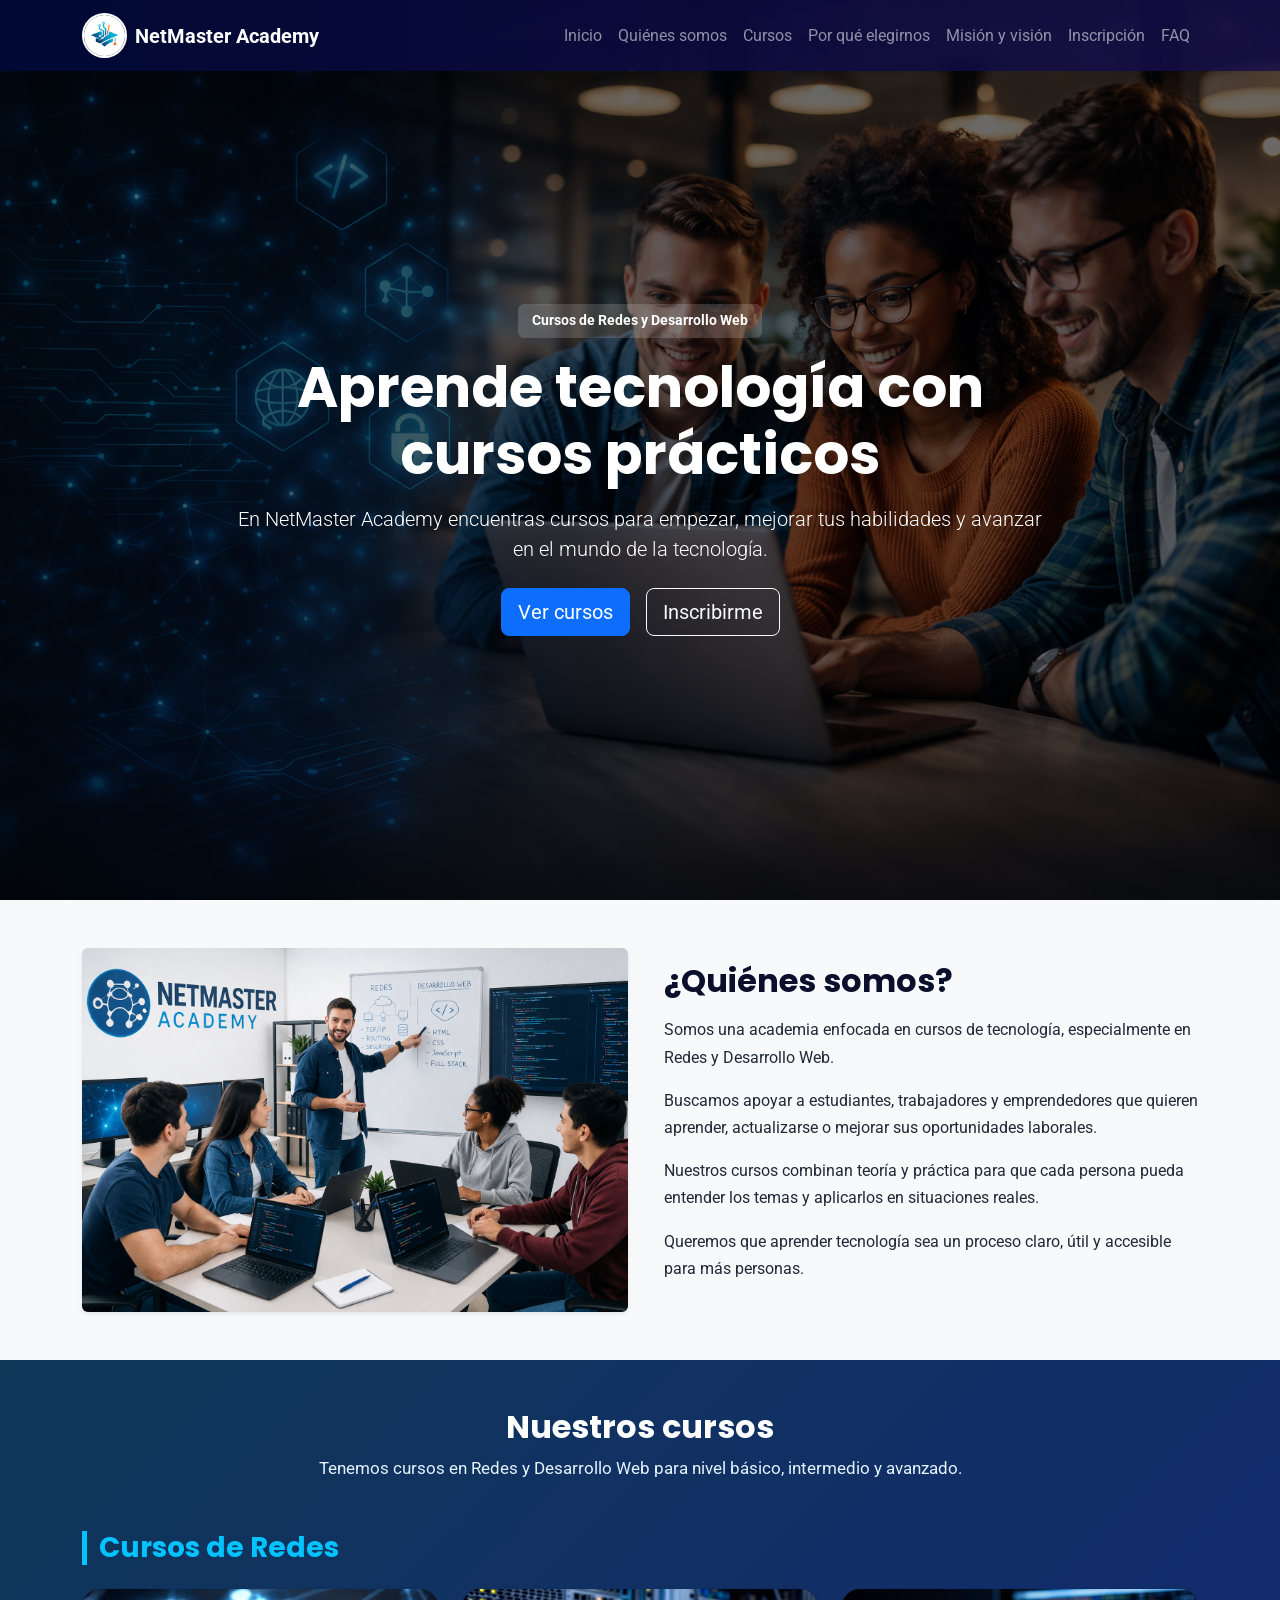
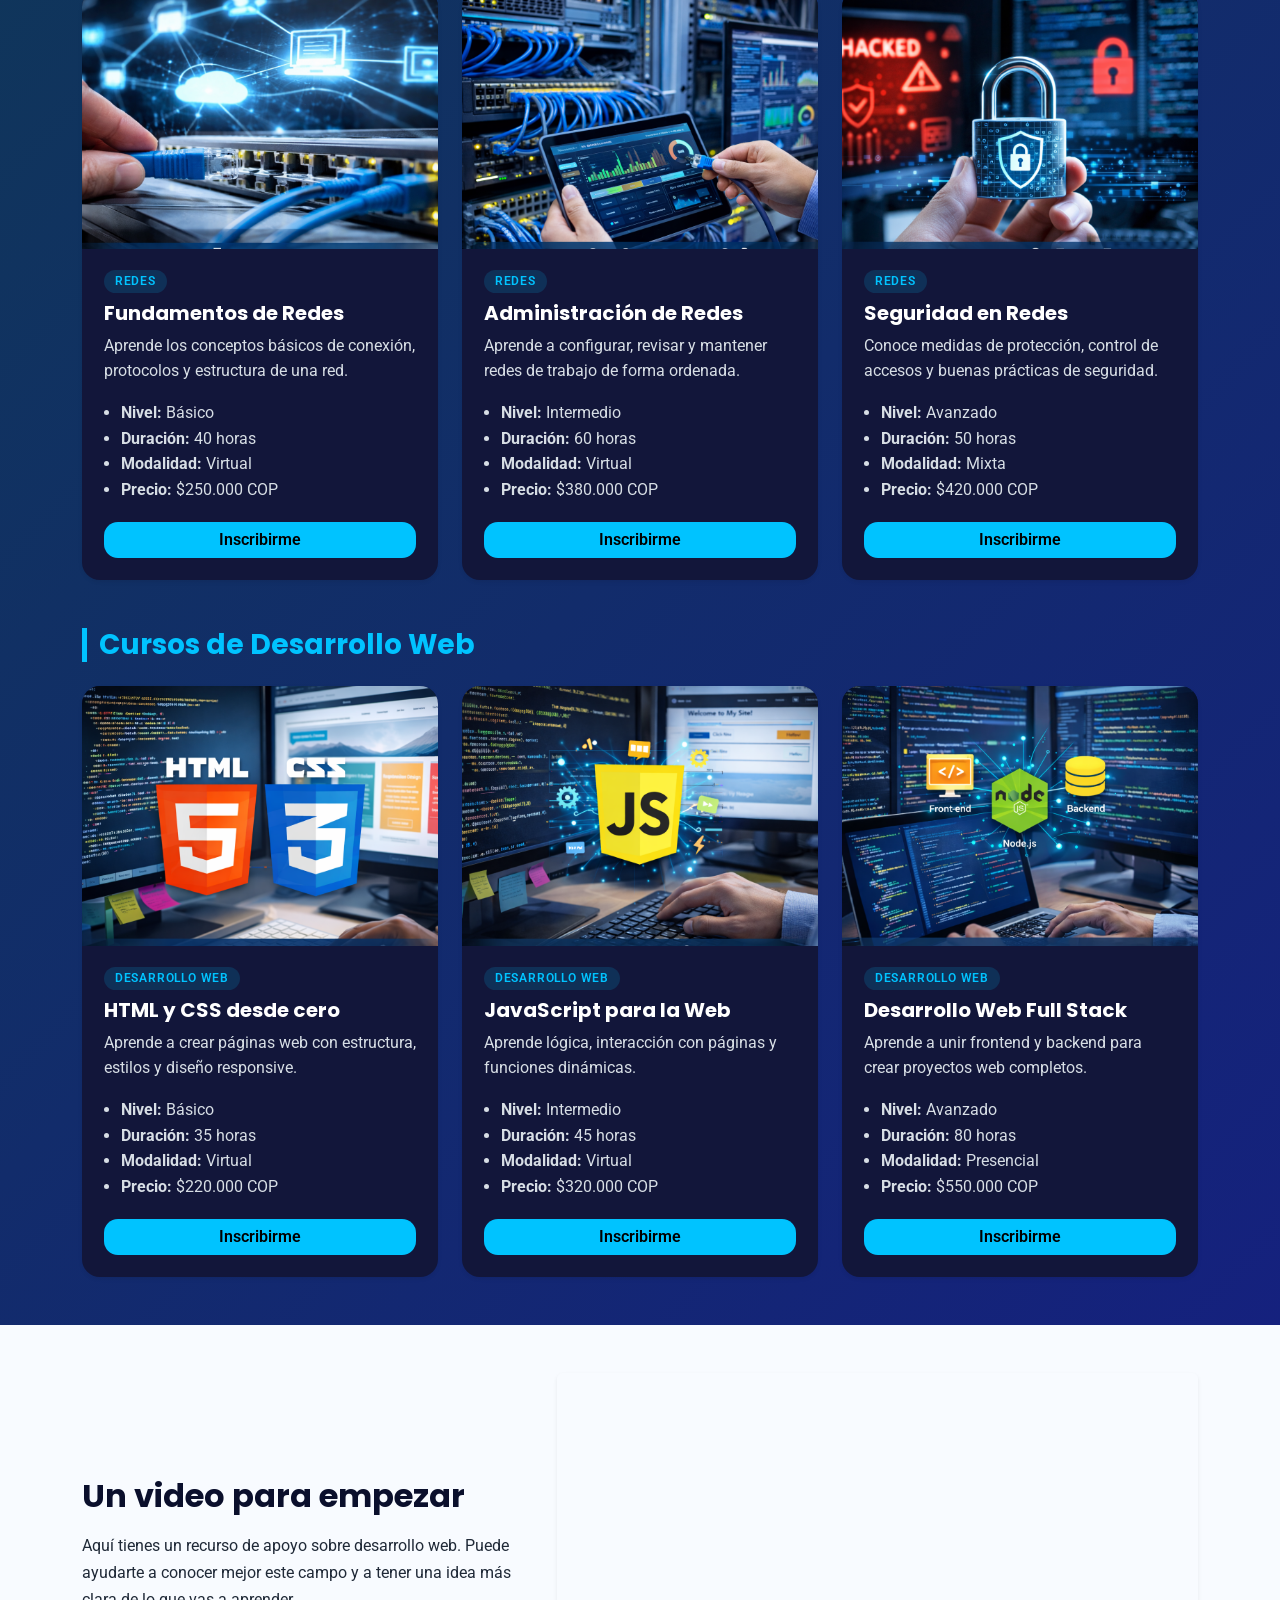
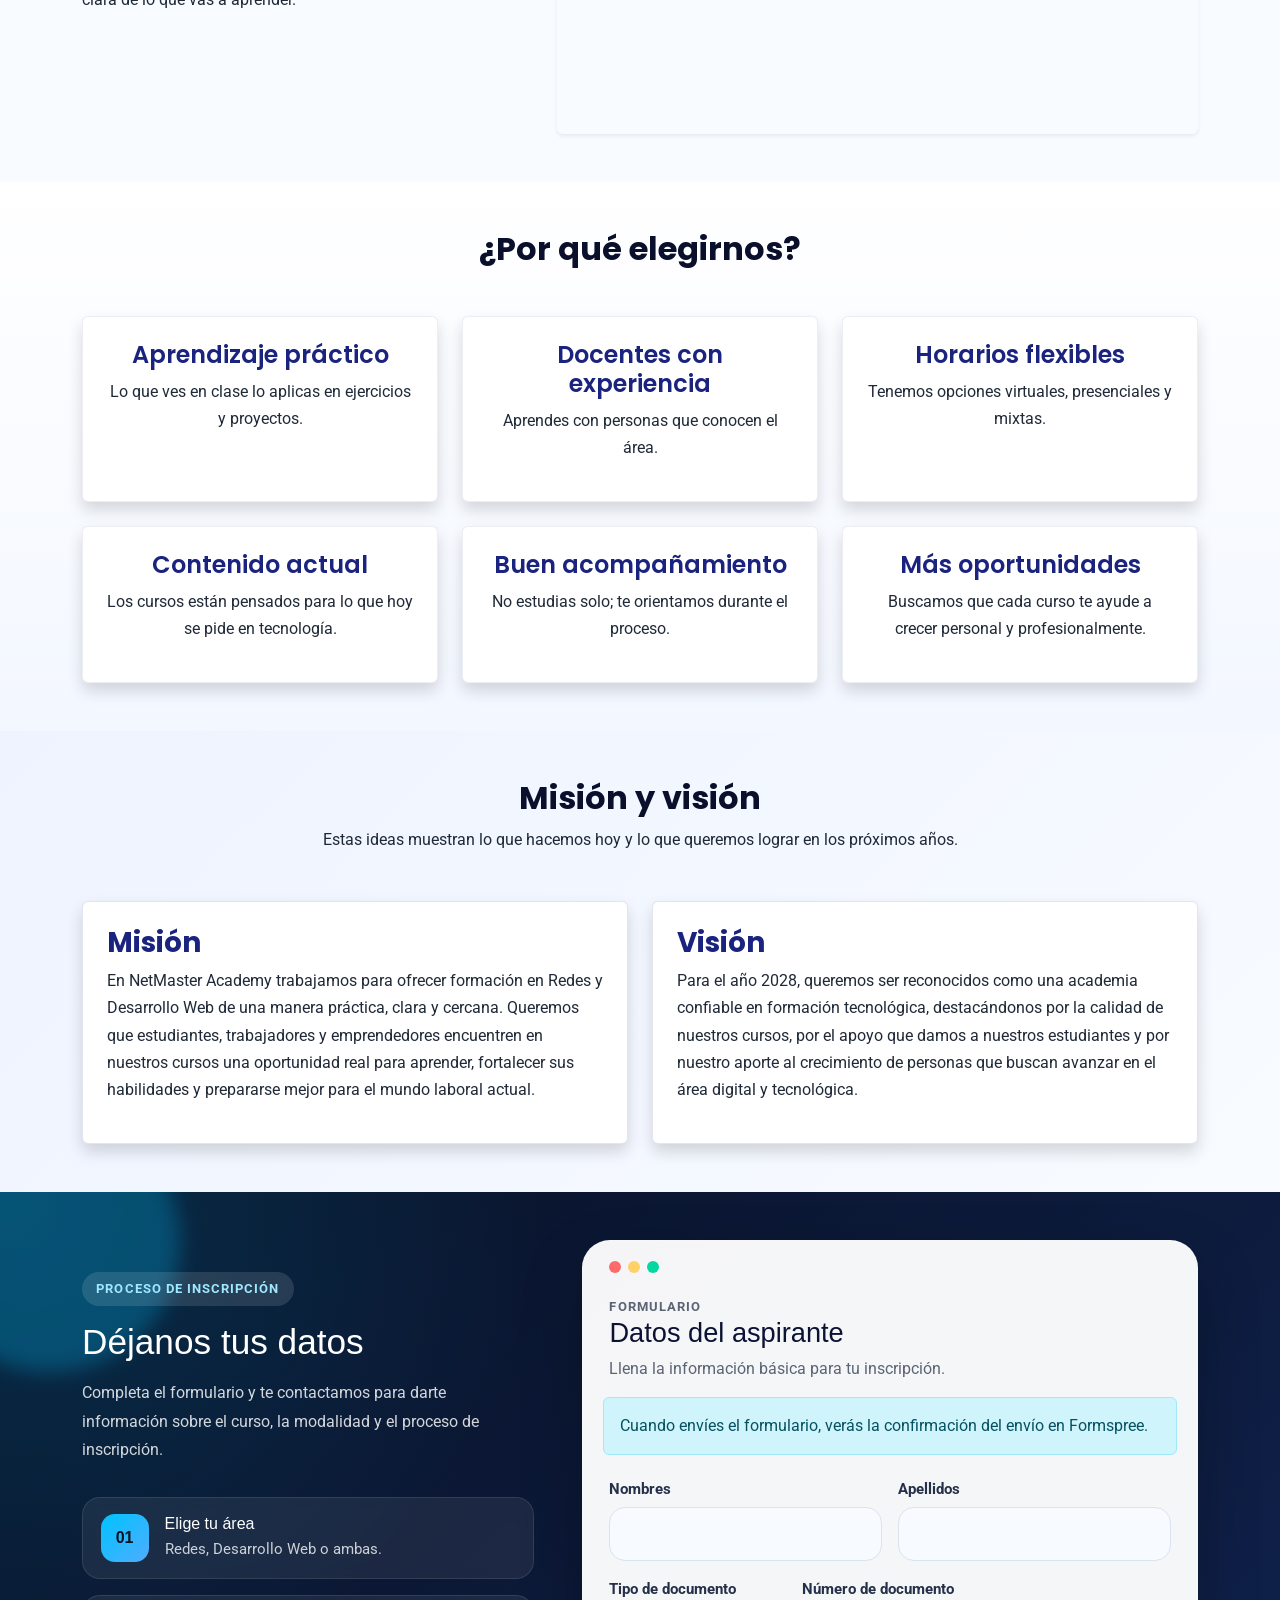
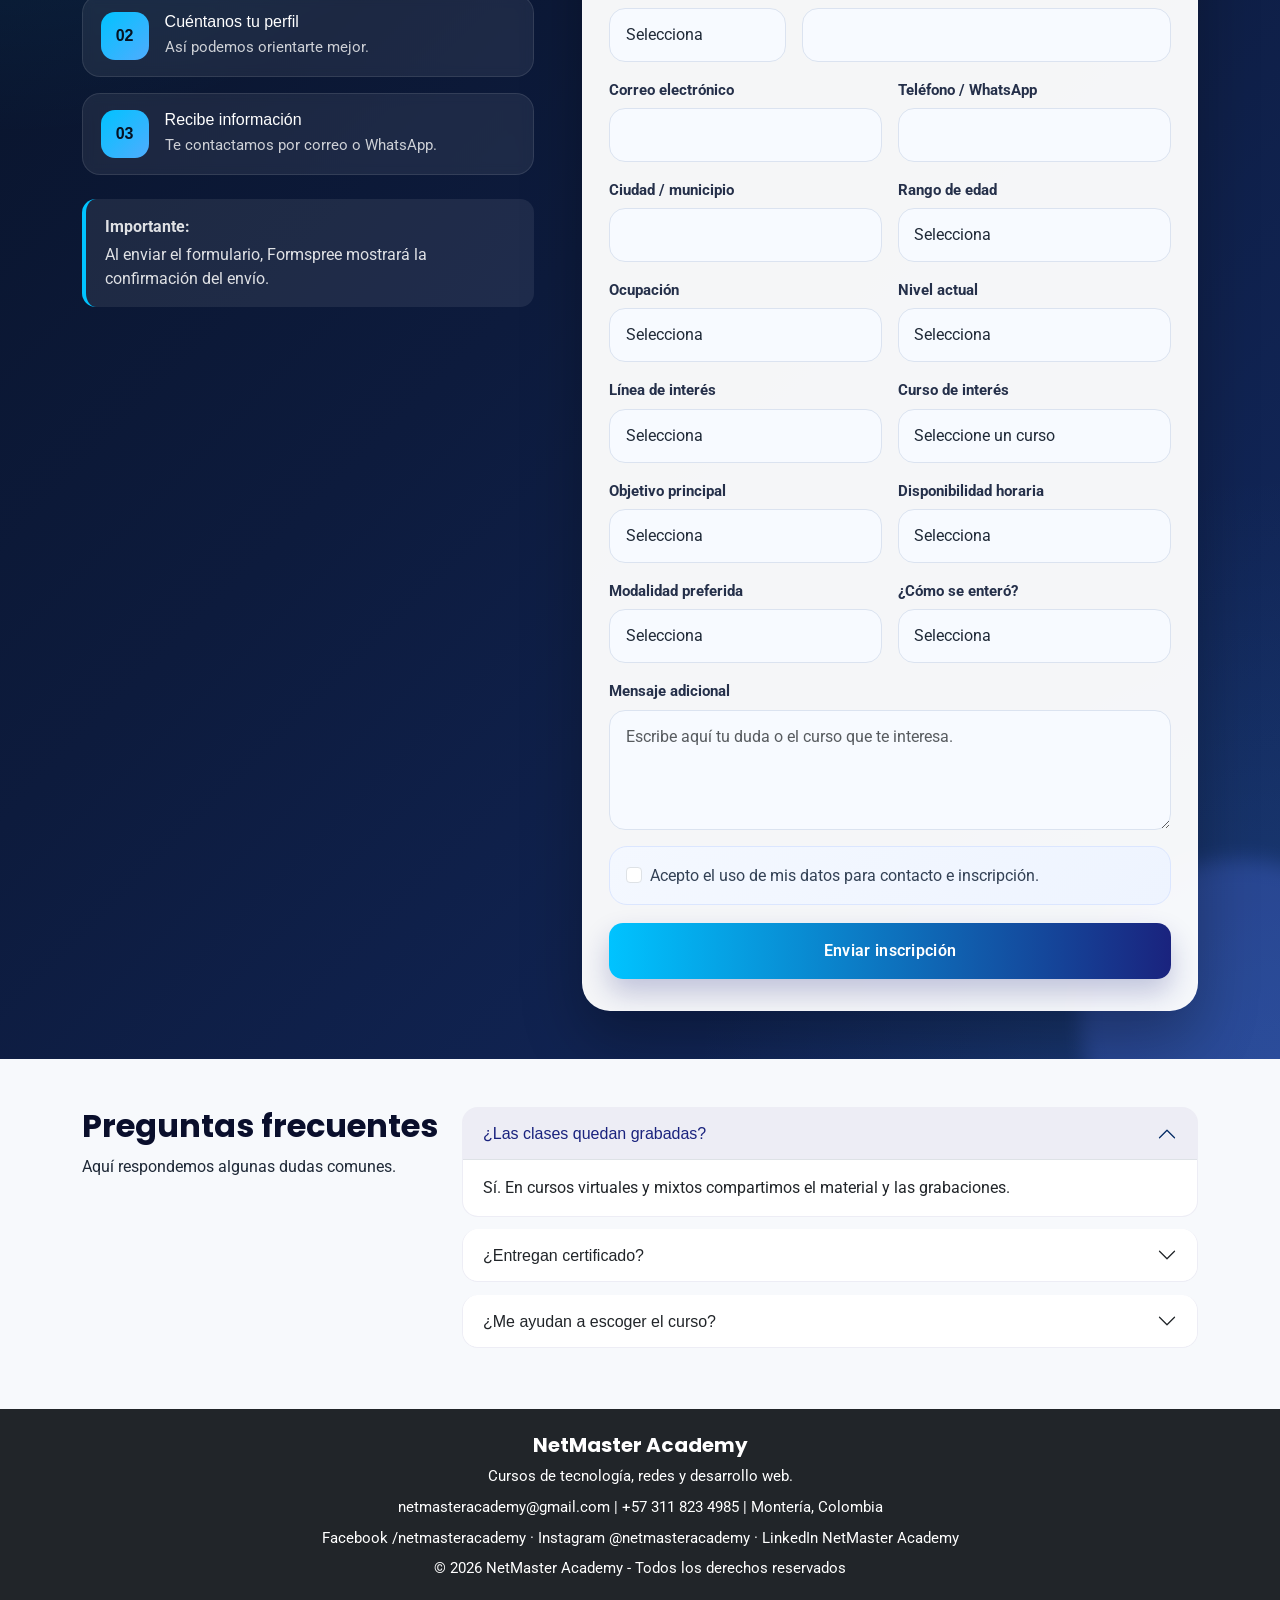
==== commit c4773a78: "completo act1m2" ====
--- a/Momento2/Act1Momento2/index.html
+++ b/Momento2/Act1Momento2/index.html
@@ -4,21 +4,23 @@
 <head>
     <meta charset="UTF-8">
     <meta name="viewport" content="width=device-width, initial-scale=1.0">
-    <meta name="description"
-        content="NetMaster Academy ofrece cursos de Redes y Desarrollo Web con inscripción en línea y formación tecnológica flexible.">
+    <meta name="description" content="Cursos de Redes y Desarrollo Web con inscripción en línea.">
     <title>NetMaster Academy</title>
+
     <link href="https://cdn.jsdelivr.net/npm/bootstrap@5.3.8/dist/css/bootstrap.min.css" rel="stylesheet">
+
     <link rel="preconnect" href="https://fonts.googleapis.com">
     <link rel="preconnect" href="https://fonts.gstatic.com" crossorigin>
     <link
         href="https://fonts.googleapis.com/css2?family=Poppins:wght@400;600;700&family=Roboto:wght@400;500&display=swap"
         rel="stylesheet">
+
     <link rel="stylesheet" href="css/estilos.css">
 </head>
 
 <body>
     <header>
-        <nav class="navbar navbar-expand-lg navbar-dark bg-dark fixed-top">
+        <nav class="navbar navbar-expand-lg navbar-dark fixed-top">
             <div class="container">
                 <a class="navbar-brand d-flex align-items-center gap-2 fw-bold" href="#inicio">
                     <img src="assets/imagenes/logo.png" alt="Logo NetMaster Academy" class="logo">
@@ -26,7 +28,7 @@
                 </a>
 
                 <button class="navbar-toggler" type="button" data-bs-toggle="collapse" data-bs-target="#menuNav"
-                    aria-controls="menuNav" aria-expanded="false" aria-label="Abrir menú de navegación">
+                    aria-controls="menuNav" aria-expanded="false" aria-label="Abrir menú">
                     <span class="navbar-toggler-icon"></span>
                 </button>
 
@@ -48,44 +50,43 @@
     <main>
         <section id="inicio" class="hero d-flex align-items-center">
             <div class="container text-center text-white hero-content">
-                <span class="badge hero-badge mb-3">Cursos Tech en Redes y Desarrollo Web</span>
-                <h1 class="display-4 fw-bold">Impulsa tu futuro profesional con NetMaster Academy</h1>
+                <span class="badge hero-badge mb-3">Cursos de Redes y Desarrollo Web</span>
+                <h1 class="display-4 fw-bold">Aprende tecnología con cursos prácticos</h1>
                 <p class="lead mt-3">
-                    Formación virtual y presencial en tecnología, redes, programación y soporte informático
-                    con enfoque práctico, docentes expertos y acompañamiento permanente.
+                    En NetMaster Academy encuentras cursos para empezar, mejorar tus habilidades
+                    y avanzar en el mundo de la tecnología.
                 </p>
                 <div class="d-flex flex-column flex-sm-row justify-content-center gap-3 mt-4">
                     <a href="#cursos" class="btn btn-primary btn-lg">Ver cursos</a>
-                    <a href="#inscripcion" class="btn btn-outline-light btn-lg">Quiero inscribirme</a>
+                    <a href="#inscripcion" class="btn btn-outline-light btn-lg">Inscribirme</a>
                 </div>
             </div>
         </section>
 
-        <section id="quienes-somos" class="py-5 bg-light">
+        <section id="quienes-somos" class="py-5">
             <div class="container">
                 <div class="row align-items-center g-4">
                     <div class="col-lg-6">
-                        <img src="assets/imagenes/quienesSomos.png" alt="Equipo académico de NetMaster Academy"
+                        <img src="assets/imagenes/quienesSomos.png" alt="Equipo de NetMaster Academy"
                             class="img-fluid rounded shadow-sm w-100 imagen-seccion">
                     </div>
 
                     <div class="col-lg-6 ps-lg-4">
                         <h2 class="fw-bold mb-3">¿Quiénes somos?</h2>
                         <p>
-                            NetMaster Academy es una institución de formación especializada en tecnología, enfocada en
-                            brindar educación de calidad en áreas como redes informáticas y desarrollo web.
+                            Somos una academia enfocada en cursos de tecnología, especialmente en Redes y Desarrollo
+                            Web.
                         </p>
                         <p>
-                            Nuestro objetivo es capacitar a estudiantes, profesionales y emprendedores que desean
-                            fortalecer sus habilidades digitales y responder a las exigencias del mercado actual.
+                            Buscamos apoyar a estudiantes, trabajadores y emprendedores que quieren aprender,
+                            actualizarse o mejorar sus oportunidades laborales.
                         </p>
                         <p>
-                            Ofrecemos programas de formación prácticos, actualizados y orientados al mundo laboral para
-                            que nuestros estudiantes puedan aplicar sus conocimientos en situaciones reales.
+                            Nuestros cursos combinan teoría y práctica para que cada persona pueda entender los temas y
+                            aplicarlos en situaciones reales.
                         </p>
                         <p>
-                            Creemos en el aprendizaje continuo, la innovación y el desarrollo profesional,
-                            brindando acompañamiento constante durante todo el proceso formativo.
+                            Queremos que aprender tecnología sea un proceso claro, útil y accesible para más personas.
                         </p>
                     </div>
                 </div>
@@ -97,8 +98,7 @@
                 <div class="text-center mb-5 encabezado-seccion">
                     <h2 class="fw-bold">Nuestros cursos</h2>
                     <p class="texto-cursos">
-                        Explora nuestra oferta académica en las líneas de Redes y Desarrollo Web.
-                        Contamos con programas prácticos, actualizados y orientados al mercado laboral.
+                        Tenemos cursos en Redes y Desarrollo Web para nivel básico, intermedio y avanzado.
                     </p>
                 </div>
 
@@ -109,13 +109,12 @@
                         <div class="col-12 col-sm-6 col-xl-4 d-flex">
                             <article class="card curso-card h-100 shadow-sm w-100">
                                 <img src="assets/imagenes/curso1.png" class="card-img-top"
-                                    alt="Estudiante aprendiendo fundamentos de redes" loading="lazy">
+                                    alt="Curso de fundamentos de redes" loading="lazy">
                                 <div class="card-body d-flex flex-column">
                                     <span class="badge categoria-badge mb-2">Redes</span>
                                     <h5 class="card-title">Fundamentos de Redes</h5>
                                     <p class="card-text">
-                                        Aprende conectividad, topologías, protocolos y el funcionamiento básico de las
-                                        redes informáticas.
+                                        Aprende los conceptos básicos de conexión, protocolos y estructura de una red.
                                     </p>
                                     <ul class="lista-curso">
                                         <li><strong>Nivel:</strong> Básico</li>
@@ -131,13 +130,12 @@
                         <div class="col-12 col-sm-6 col-xl-4 d-flex">
                             <article class="card curso-card h-100 shadow-sm w-100">
                                 <img src="assets/imagenes/cursoi2.png" class="card-img-top"
-                                    alt="Panel de administración de redes empresariales" loading="lazy">
+                                    alt="Curso de administración de redes" loading="lazy">
                                 <div class="card-body d-flex flex-column">
                                     <span class="badge categoria-badge mb-2">Redes</span>
                                     <h5 class="card-title">Administración de Redes</h5>
                                     <p class="card-text">
-                                        Desarrolla habilidades para configurar, supervisar y mantener redes
-                                        empresariales con eficiencia y seguridad.
+                                        Aprende a configurar, revisar y mantener redes de trabajo de forma ordenada.
                                     </p>
                                     <ul class="lista-curso">
                                         <li><strong>Nivel:</strong> Intermedio</li>
@@ -153,13 +151,13 @@
                         <div class="col-12 col-sm-6 col-xl-4 d-flex">
                             <article class="card curso-card h-100 shadow-sm w-100">
                                 <img src="assets/imagenes/curso3.png" class="card-img-top"
-                                    alt="Prácticas de seguridad y ciberseguridad en redes" loading="lazy">
+                                    alt="Curso de seguridad en redes" loading="lazy">
                                 <div class="card-body d-flex flex-column">
                                     <span class="badge categoria-badge mb-2">Redes</span>
                                     <h5 class="card-title">Seguridad en Redes</h5>
                                     <p class="card-text">
-                                        Conoce técnicas de protección, control de accesos, amenazas comunes y buenas
-                                        prácticas de ciberseguridad.
+                                        Conoce medidas de protección, control de accesos y buenas prácticas de
+                                        seguridad.
                                     </p>
                                     <ul class="lista-curso">
                                         <li><strong>Nivel:</strong> Avanzado</li>
@@ -181,13 +179,12 @@
                         <div class="col-12 col-sm-6 col-xl-4 d-flex">
                             <article class="card curso-card h-100 shadow-sm w-100">
                                 <img src="assets/imagenes/curso4.png" class="card-img-top"
-                                    alt="Interfaz de diseño web con HTML y CSS" loading="lazy">
+                                    alt="Curso de HTML y CSS" loading="lazy">
                                 <div class="card-body d-flex flex-column">
                                     <span class="badge categoria-badge mb-2">Desarrollo Web</span>
                                     <h5 class="card-title">HTML y CSS desde cero</h5>
                                     <p class="card-text">
-                                        Crea páginas web modernas aprendiendo estructura, estilos, diseño responsivo y
-                                        buenas prácticas de maquetación.
+                                        Aprende a crear páginas web con estructura, estilos y diseño responsive.
                                     </p>
                                     <ul class="lista-curso">
                                         <li><strong>Nivel:</strong> Básico</li>
@@ -203,13 +200,12 @@
                         <div class="col-12 col-sm-6 col-xl-4 d-flex">
                             <article class="card curso-card h-100 shadow-sm w-100">
                                 <img src="assets/imagenes/curso5.png" class="card-img-top"
-                                    alt="Programación con JavaScript para la web" loading="lazy">
+                                    alt="Curso de JavaScript" loading="lazy">
                                 <div class="card-body d-flex flex-column">
                                     <span class="badge categoria-badge mb-2">Desarrollo Web</span>
                                     <h5 class="card-title">JavaScript para la Web</h5>
                                     <p class="card-text">
-                                        Aprende lógica de programación, interacción con el DOM, eventos y
-                                        funcionalidades dinámicas para tus sitios web.
+                                        Aprende lógica, interacción con páginas y funciones dinámicas.
                                     </p>
                                     <ul class="lista-curso">
                                         <li><strong>Nivel:</strong> Intermedio</li>
@@ -225,13 +221,12 @@
                         <div class="col-12 col-sm-6 col-xl-4 d-flex">
                             <article class="card curso-card h-100 shadow-sm w-100">
                                 <img src="assets/imagenes/curso6.png" class="card-img-top"
-                                    alt="Desarrollo de aplicaciones web full stack" loading="lazy">
+                                    alt="Curso de desarrollo web full stack" loading="lazy">
                                 <div class="card-body d-flex flex-column">
                                     <span class="badge categoria-badge mb-2">Desarrollo Web</span>
                                     <h5 class="card-title">Desarrollo Web Full Stack</h5>
                                     <p class="card-text">
-                                        Integra frontend y backend para construir aplicaciones web completas con bases
-                                        de datos y despliegue básico.
+                                        Aprende a unir frontend y backend para crear proyectos web completos.
                                     </p>
                                     <ul class="lista-curso">
                                         <li><strong>Nivel:</strong> Avanzado</li>
@@ -248,69 +243,65 @@
             </div>
         </section>
 
-        <section id="video" class="py-5 bg-light">
+        <section id="video" class="py-5">
             <div class="container">
                 <div class="row align-items-center g-4">
                     <div class="col-lg-5">
-                        <h2 class="fw-bold mb-3">Aprende desarrollo web desde cero</h2>
+                        <h2 class="fw-bold mb-3">Un video para empezar</h2>
                         <p>
-                            Mira este recurso en español para comprender mejor cómo funciona el desarrollo web y cómo
-                            empezar a crear páginas paso a paso.
-                        </p>
-                        <p>
-                            Es un apoyo perfecto para complementar la formación tecnológica que ofrece la academia.
+                            Aquí tienes un recurso de apoyo sobre desarrollo web. Puede ayudarte a conocer mejor este
+                            campo y a tener una idea más clara de lo que vas a aprender.
                         </p>
                     </div>
                     <div class="col-lg-7">
                         <div class="ratio ratio-16x9 rounded overflow-hidden shadow-sm">
                             <iframe
                                 src="https://www.youtube.com/embed/videoseries?list=PLnunbwZjHqMMQv-Gfj-NOAYLarTbMcwOe"
-                                title="Curso de introducción al desarrollo web en español" loading="lazy"
-                                allowfullscreen></iframe>
+                                title="Curso de desarrollo web" loading="lazy" allowfullscreen></iframe>
                         </div>
                     </div>
                 </div>
             </div>
         </section>
 
-        <section id="por-que-elegirnos" class="py-5 bg-white">
+        <section id="por-que-elegirnos" class="py-5">
             <div class="container">
                 <h2 class="text-center fw-bold mb-5">¿Por qué elegirnos?</h2>
                 <div class="row text-center g-4">
                     <div class="col-sm-6 col-lg-4">
                         <div class="p-4 shadow rounded bg-white h-100 tarjeta-info">
-                            <h4>Formación práctica</h4>
-                            <p>Aprendes haciendo y aplicas conocimientos en proyectos reales.</p>
+                            <h4>Aprendizaje práctico</h4>
+                            <p>Lo que ves en clase lo aplicas en ejercicios y proyectos.</p>
                         </div>
                     </div>
                     <div class="col-sm-6 col-lg-4">
                         <div class="p-4 shadow rounded bg-white h-100 tarjeta-info">
-                            <h4>Docentes expertos</h4>
-                            <p>Profesionales con experiencia real en el sector tecnológico.</p>
+                            <h4>Docentes con experiencia</h4>
+                            <p>Aprendes con personas que conocen el área.</p>
                         </div>
                     </div>
                     <div class="col-sm-6 col-lg-4">
                         <div class="p-4 shadow rounded bg-white h-100 tarjeta-info">
-                            <h4>Modalidad flexible</h4>
-                            <p>Opciones virtuales, presenciales y mixtas para diferentes perfiles.</p>
+                            <h4>Horarios flexibles</h4>
+                            <p>Tenemos opciones virtuales, presenciales y mixtas.</p>
                         </div>
                     </div>
                     <div class="col-sm-6 col-lg-4">
                         <div class="p-4 shadow rounded bg-white h-100 tarjeta-info">
-                            <h4>Alta empleabilidad</h4>
-                            <p>Programas diseñados para aumentar tus oportunidades de empleo.</p>
+                            <h4>Contenido actual</h4>
+                            <p>Los cursos están pensados para lo que hoy se pide en tecnología.</p>
                         </div>
                     </div>
                     <div class="col-sm-6 col-lg-4">
                         <div class="p-4 shadow rounded bg-white h-100 tarjeta-info">
-                            <h4>Contenido actualizado</h4>
-                            <p>Temarios alineados con tendencias y herramientas vigentes del sector IT.</p>
+                            <h4>Buen acompañamiento</h4>
+                            <p>No estudias solo; te orientamos durante el proceso.</p>
                         </div>
                     </div>
                     <div class="col-sm-6 col-lg-4">
                         <div class="p-4 shadow rounded bg-white h-100 tarjeta-info">
-                            <h4>Acompañamiento constante</h4>
-                            <p>Orientación académica y soporte continuo durante todo el proceso.</p>
+                            <h4>Más oportunidades</h4>
+                            <p>Buscamos que cada curso te ayude a crecer personal y profesionalmente.</p>
                         </div>
                     </div>
                 </div>
@@ -319,14 +310,20 @@
 
         <section id="mision-vision" class="py-5">
             <div class="container">
+                <div class="text-center mb-5">
+                    <h2 class="fw-bold">Misión y visión</h2>
+                    <p>Estas ideas muestran lo que hacemos hoy y lo que queremos lograr en los próximos años.</p>
+                </div>
+
                 <div class="row g-4">
                     <div class="col-md-6">
                         <article class="p-4 shadow rounded h-100 bg-white tarjeta-mv">
                             <h3 class="fw-bold">Misión</h3>
                             <p>
-                                Formar estudiantes, profesionales y emprendedores en redes y desarrollo web mediante
-                                metodologías prácticas, flexibles y actualizadas, entregando hoy una experiencia de
-                                aprendizaje de calidad orientada al crecimiento laboral y digital.
+                                En NetMaster Academy trabajamos para ofrecer formación en Redes y Desarrollo Web de una
+                                manera práctica, clara y cercana. Queremos que estudiantes, trabajadores y
+                                emprendedores encuentren en nuestros cursos una oportunidad real para aprender,
+                                fortalecer sus habilidades y prepararse mejor para el mundo laboral actual.
                             </p>
                         </article>
                     </div>
@@ -334,9 +331,10 @@
                         <article class="p-4 shadow rounded h-100 bg-white tarjeta-mv">
                             <h3 class="fw-bold">Visión</h3>
                             <p>
-                                En los próximos 3 a 5 años, ser una academia referente en formación tecnológica en
-                                Colombia, reconocida por su innovación educativa, el impacto de sus egresados y su
-                                capacidad de conectar talento con oportunidades reales del mercado.
+                                Para el año 2028, queremos ser reconocidos como una academia confiable en formación
+                                tecnológica, destacándonos por la calidad de nuestros cursos, por el apoyo que damos a
+                                nuestros estudiantes y por nuestro aporte al crecimiento de personas que buscan avanzar
+                                en el área digital y tecnológica.
                             </p>
                         </article>
                     </div>
@@ -346,63 +344,233 @@
 
         <section id="inscripcion" class="py-5">
             <div class="container">
-                <div class="row justify-content-center">
-                    <div class="col-12 col-lg-8">
-                        <div class="text-center mb-4">
-                            <h2 class="fw-bold">Inscripción</h2>
-                            <p class="texto-formulario">Déjanos tus datos y te contactaremos pronto.</p>
-                        </div>
-
-                        <form autocomplete="off" action="https://formspree.io/f/xlgoabdn" method="POST">
-                            <div class="mb-3">
-                                <label for="nombre" class="form-label">Nombre completo</label>
-                                <input type="text" class="form-control" id="nombre" name="nombre" required>
+                <div class="inscripcion-layout">
+                    <div class="inscripcion-info">
+                        <span class="inscripcion-etiqueta">Proceso de inscripción</span>
+                        <h2>Déjanos tus datos</h2>
+                        <p>
+                            Completa el formulario y te contactamos para darte información sobre el curso, la modalidad
+                            y el proceso de inscripción.
+                        </p>
+
+                        <div class="inscripcion-beneficios">
+                            <div class="beneficio-item">
+                                <span class="beneficio-numero">01</span>
+                                <div>
+                                    <h4>Elige tu área</h4>
+                                    <p>Redes, Desarrollo Web o ambas.</p>
+                                </div>
                             </div>
 
-                            <div class="mb-3">
-                                <label for="correo" class="form-label">Correo electrónico</label>
-                                <input type="email" class="form-control" id="correo" name="email" required>
+                            <div class="beneficio-item">
+                                <span class="beneficio-numero">02</span>
+                                <div>
+                                    <h4>Cuéntanos tu perfil</h4>
+                                    <p>Así podemos orientarte mejor.</p>
+                                </div>
                             </div>
 
-                            <div class="mb-3">
-                                <label for="telefono" class="form-label">Teléfono / WhatsApp</label>
-                                <input type="tel" class="form-control" id="telefono" name="telefono">
+                            <div class="beneficio-item">
+                                <span class="beneficio-numero">03</span>
+                                <div>
+                                    <h4>Recibe información</h4>
+                                    <p>Te contactamos por correo o WhatsApp.</p>
+                                </div>
                             </div>
-
-                            <div class="mb-3">
-                                <label for="curso" class="form-label">Curso de interés</label>
-                                <select class="form-select" id="curso" name="curso" required>
-                                    <option value="">Seleccione un curso</option>
-                                    <option>Fundamentos de Redes</option>
-                                    <option>Administración de Redes</option>
-                                    <option>Seguridad en Redes</option>
-                                    <option>HTML y CSS desde cero</option>
-                                    <option>JavaScript para la Web</option>
-                                    <option>Desarrollo Web Full Stack</option>
-                                </select>
+                        </div>
+
+                        <div class="inscripcion-mini-card">
+                            <p class="mb-1"><strong>Importante:</strong></p>
+                            <p class="mb-0">Al enviar el formulario, Formspree mostrará la confirmación del envío.</p>
+                        </div>
+                    </div>
+
+                    <div class="inscripcion-form-panel">
+                        <div class="form-topbar">
+                            <span></span>
+                            <span></span>
+                            <span></span>
+                        </div>
+
+                        <div class="form-encabezado">
+                            <p class="form-kicker">Formulario</p>
+                            <h3>Datos del aspirante</h3>
+                            <p>Llena la información básica para tu inscripción.</p>
+                        </div>
+
+                        <div class="alert alert-info" role="alert">
+                            Cuando envíes el formulario, verás la confirmación del envío en Formspree.
+                        </div>
+
+                        <form action="https://formspree.io/f/xlgoabdn" method="POST" autocomplete="off">
+                            <div class="row g-3">
+                                <div class="col-md-6">
+                                    <label for="nombres" class="form-label">Nombres</label>
+                                    <input type="text" class="form-control" id="nombres" name="nombres" required>
+                                </div>
+
+                                <div class="col-md-6">
+                                    <label for="apellidos" class="form-label">Apellidos</label>
+                                    <input type="text" class="form-control" id="apellidos" name="apellidos" required>
+                                </div>
+
+                                <div class="col-md-4">
+                                    <label for="tipoDocumento" class="form-label">Tipo de documento</label>
+                                    <select class="form-select" id="tipoDocumento" name="tipo_documento">
+                                        <option value="">Selecciona</option>
+                                        <option value="cc">Cédula</option>
+                                        <option value="ti">Tarjeta de identidad</option>
+                                        <option value="ce">Cédula de extranjería</option>
+                                        <option value="pasaporte">Pasaporte</option>
+                                    </select>
+                                </div>
+
+                                <div class="col-md-8">
+                                    <label for="numeroDocumento" class="form-label">Número de documento</label>
+                                    <input type="text" class="form-control" id="numeroDocumento" name="numero_documento">
+                                </div>
+
+                                <div class="col-md-6">
+                                    <label for="correo" class="form-label">Correo electrónico</label>
+                                    <input type="email" class="form-control" id="correo" name="email" required>
+                                </div>
+
+                                <div class="col-md-6">
+                                    <label for="telefono" class="form-label">Teléfono / WhatsApp</label>
+                                    <input type="tel" class="form-control" id="telefono" name="telefono" required>
+                                </div>
+
+                                <div class="col-md-6">
+                                    <label for="ciudad" class="form-label">Ciudad / municipio</label>
+                                    <input type="text" class="form-control" id="ciudad" name="ciudad" required>
+                                </div>
+
+                                <div class="col-md-6">
+                                    <label for="edad" class="form-label">Rango de edad</label>
+                                    <select class="form-select" id="edad" name="rango_edad" required>
+                                        <option value="">Selecciona</option>
+                                        <option value="15-18">15 a 18 años</option>
+                                        <option value="19-25">19 a 25 años</option>
+                                        <option value="26-35">26 a 35 años</option>
+                                        <option value="36-45">36 a 45 años</option>
+                                        <option value="46+">46 años o más</option>
+                                    </select>
+                                </div>
+
+                                <div class="col-md-6">
+                                    <label for="ocupacion" class="form-label">Ocupación</label>
+                                    <select class="form-select" id="ocupacion" name="ocupacion" required>
+                                        <option value="">Selecciona</option>
+                                        <option value="estudiante">Estudiante</option>
+                                        <option value="empleado">Empleado</option>
+                                        <option value="independiente">Independiente</option>
+                                        <option value="emprendedor">Emprendedor</option>
+                                        <option value="desempleado">Desempleado</option>
+                                        <option value="otro">Otro</option>
+                                    </select>
+                                </div>
+
+                                <div class="col-md-6">
+                                    <label for="nivelActual" class="form-label">Nivel actual</label>
+                                    <select class="form-select" id="nivelActual" name="nivel_actual" required>
+                                        <option value="">Selecciona</option>
+                                        <option value="principiante">Principiante</option>
+                                        <option value="intermedio">Intermedio</option>
+                                        <option value="avanzado">Avanzado</option>
+                                    </select>
+                                </div>
+
+                                <div class="col-md-6">
+                                    <label for="lineaInteres" class="form-label">Línea de interés</label>
+                                    <select class="form-select" id="lineaInteres" name="linea_interes" required>
+                                        <option value="">Selecciona</option>
+                                        <option value="redes">Redes</option>
+                                        <option value="desarrollo_web">Desarrollo Web</option>
+                                        <option value="ambas">Ambas</option>
+                                    </select>
+                                </div>
+
+                                <div class="col-md-6">
+                                    <label for="curso" class="form-label">Curso de interés</label>
+                                    <select class="form-select" id="curso" name="curso_interes" required>
+                                        <option value="">Seleccione un curso</option>
+                                        <option>Fundamentos de Redes</option>
+                                        <option>Administración de Redes</option>
+                                        <option>Seguridad en Redes</option>
+                                        <option>HTML y CSS desde cero</option>
+                                        <option>JavaScript para la Web</option>
+                                        <option>Desarrollo Web Full Stack</option>
+                                    </select>
+                                </div>
+
+                                <div class="col-md-6">
+                                    <label for="objetivo" class="form-label">Objetivo principal</label>
+                                    <select class="form-select" id="objetivo" name="objetivo_principal" required>
+                                        <option value="">Selecciona</option>
+                                        <option value="empleo">Conseguir empleo</option>
+                                        <option value="emprendimiento">Emprender</option>
+                                        <option value="mejorar_desempeno">Mejorar en el trabajo</option>
+                                        <option value="certificacion">Obtener certificado</option>
+                                        <option value="actualizacion">Actualizar conocimientos</option>
+                                    </select>
+                                </div>
+
+                                <div class="col-md-6">
+                                    <label for="horario" class="form-label">Disponibilidad horaria</label>
+                                    <select class="form-select" id="horario" name="disponibilidad_horaria" required>
+                                        <option value="">Selecciona</option>
+                                        <option value="manana">Mañana</option>
+                                        <option value="tarde">Tarde</option>
+                                        <option value="noche">Noche</option>
+                                        <option value="fines_semana">Fines de semana</option>
+                                    </select>
+                                </div>
+
+                                <div class="col-md-6">
+                                    <label for="modalidad" class="form-label">Modalidad preferida</label>
+                                    <select class="form-select" id="modalidad" name="modalidad_preferida" required>
+                                        <option value="">Selecciona</option>
+                                        <option value="virtual">Virtual</option>
+                                        <option value="presencial">Presencial</option>
+                                        <option value="mixta">Mixta</option>
+                                    </select>
+                                </div>
+
+                                <div class="col-md-6">
+                                    <label for="comoSeEntero" class="form-label">¿Cómo se enteró?</label>
+                                    <select class="form-select" id="comoSeEntero" name="canal_adquisicion" required>
+                                        <option value="">Selecciona</option>
+                                        <option value="redes_sociales">Redes sociales</option>
+                                        <option value="recomendacion">Recomendación</option>
+                                        <option value="google">Google</option>
+                                        <option value="feria">Feria o evento</option>
+                                        <option value="whatsapp">WhatsApp</option>
+                                        <option value="otro">Otro</option>
+                                    </select>
+                                </div>
+
+                                <div class="col-12">
+                                    <label for="mensaje" class="form-label">Mensaje adicional</label>
+                                    <textarea class="form-control" id="mensaje" name="mensaje" rows="4"
+                                        placeholder="Escribe aquí tu duda o el curso que te interesa."></textarea>
+                                </div>
+
+                                <div class="col-12">
+                                    <div class="form-check formulario-check-especial">
+                                        <input class="form-check-input" type="checkbox" value="acepta"
+                                            id="tratamientoDatos" name="tratamiento_datos" required>
+                                        <label class="form-check-label" for="tratamientoDatos">
+                                            Acepto el uso de mis datos para contacto e inscripción.
+                                        </label>
+                                    </div>
+                                </div>
+
+                                <div class="col-12">
+                                    <button type="submit" class="btn btn-enviar-formulario w-100">
+                                        Enviar inscripción
+                                    </button>
+                                </div>
                             </div>
-
-                            <div class="mb-3">
-                                <label for="ciudad" class="form-label">Ciudad</label>
-                                <input type="text" class="form-control" id="ciudad" name="ciudad">
-                            </div>
-
-                            <div class="mb-3">
-                                <label for="modalidad" class="form-label">Modalidad preferida</label>
-                                <select class="form-select" id="modalidad" name="modalidad">
-                                    <option value="">Selecciona</option>
-                                    <option>Virtual</option>
-                                    <option>Presencial</option>
-                                    <option>Mixta</option>
-                                </select>
-                            </div>
-
-                            <div class="mb-3">
-                                <label for="mensaje" class="form-label">Mensaje</label>
-                                <textarea class="form-control" id="mensaje" name="mensaje" rows="4"></textarea>
-                            </div>
-
-                            <button type="submit" class="btn btn-primary">Enviar inscripción</button>
                         </form>
                     </div>
                 </div>
@@ -410,12 +578,12 @@
         </section>
     </main>
 
-    <aside class="py-5 bg-light border-top" id="faq">
+    <aside class="py-5" id="faq">
         <div class="container">
             <div class="row g-4 align-items-start">
                 <div class="col-lg-4">
                     <h2 class="fw-bold">Preguntas frecuentes</h2>
-                    <p class="mb-0">Resolvemos dudas comunes sobre modalidad, pagos y certificación.</p>
+                    <p class="mb-0">Aquí respondemos algunas dudas comunes.</p>
                 </div>
                 <div class="col-lg-8">
                     <div class="accordion" id="acordeonFAQ">
@@ -429,11 +597,11 @@
                             <div id="faqUno" class="accordion-collapse collapse show" aria-labelledby="faqUnoTitulo"
                                 data-bs-parent="#acordeonFAQ">
                                 <div class="accordion-body">
-                                    Sí. En los cursos virtuales y mixtos compartimos acceso al material y a las clases
-                                    grabadas.
+                                    Sí. En cursos virtuales y mixtos compartimos el material y las grabaciones.
                                 </div>
                             </div>
                         </div>
+
                         <div class="accordion-item">
                             <h2 class="accordion-header" id="faqDosTitulo">
                                 <button class="accordion-button collapsed" type="button" data-bs-toggle="collapse"
@@ -444,23 +612,23 @@
                             <div id="faqDos" class="accordion-collapse collapse" aria-labelledby="faqDosTitulo"
                                 data-bs-parent="#acordeonFAQ">
                                 <div class="accordion-body">
-                                    Sí. Todos los cursos entregan certificado digital al cumplir con las actividades y
-                                    asistencia.
+                                    Sí. Al cumplir con las actividades del curso se entrega certificado digital.
                                 </div>
                             </div>
                         </div>
+
                         <div class="accordion-item">
                             <h2 class="accordion-header" id="faqTresTitulo">
                                 <button class="accordion-button collapsed" type="button" data-bs-toggle="collapse"
                                     data-bs-target="#faqTres" aria-expanded="false" aria-controls="faqTres">
-                                    ¿Puedo recibir asesoría para escoger el curso?
+                                    ¿Me ayudan a escoger el curso?
                                 </button>
                             </h2>
                             <div id="faqTres" class="accordion-collapse collapse" aria-labelledby="faqTresTitulo"
                                 data-bs-parent="#acordeonFAQ">
                                 <div class="accordion-body">
-                                    Claro. Nuestro equipo comercial te guía según tu nivel actual, disponibilidad y
-                                    objetivo profesional.
+                                    Sí. Podemos orientarte según tu nivel, tu tiempo disponible y lo que buscas
+                                    aprender.
                                 </div>
                             </div>
                         </div>
@@ -473,10 +641,9 @@
     <footer class="footer bg-dark text-white py-4">
         <div class="container text-center">
             <h5 class="fw-bold">NetMaster Academy</h5>
-            <p class="mb-2">Formación en tecnología, redes y desarrollo web.</p>
-            <p class="mb-2">📧 contacto@netmaster.com | 📞 +57 300 123 4567 | 📍 Monteria, Colombia</p>
-            <p class="mb-2">Redes: Facebook /netmasteracademy · Instagram @netmasteracademy · LinkedIn NetMaster Academy
-            </p>
+            <p class="mb-2">Cursos de tecnología, redes y desarrollo web.</p>
+            <p class="mb-2">netmasteracademy@gmail.com | +57 311 823 4985 |  Montería, Colombia</p>
+            <p class="mb-2">Facebook /netmasteracademy · Instagram @netmasteracademy · LinkedIn NetMaster Academy</p>
             <p class="mb-0">© 2026 NetMaster Academy - Todos los derechos reservados</p>
         </div>
     </footer>
--- a/Momento2/Act1Momento2/css/estilos.css
+++ b/Momento2/Act1Momento2/css/estilos.css
@@ -3,6 +3,8 @@
     --color-secundario: #1a237e;
     --color-fondo-oscuro: #0c1233;
     --color-texto: #1f2937;
+    --color-claro: #f4f7fb;
+    --color-borde: rgba(26, 35, 126, 0.12);
 }
 
 * {
@@ -47,12 +49,8 @@
 }
 
 .navbar {
-    border: none;
+    background: linear-gradient(90deg, #010834, #150e49d7);
     box-shadow: 0 8px 25px rgba(0, 0, 0, 0.18);
-}
-
-.navbar.bg-dark {
-    background: linear-gradient(90deg, #010834, #150e49ad);
 }
 
 .navbar-brand {
@@ -99,10 +97,14 @@
     object-fit: cover;
 }
 
+#quienes-somos {
+    background: #f8f9fa;
+}
+
 #quienes-somos h2,
-#inscripcion h2,
+#video h2,
 #por-que-elegirnos h2,
-#video h2,
+#mision-vision h2,
 #faq h2 {
     color: #0a0f2c;
 }
@@ -110,6 +112,7 @@
 #quienes-somos p,
 #video p,
 #por-que-elegirnos p,
+#mision-vision p,
 #faq p {
     line-height: 1.7;
 }
@@ -193,10 +196,10 @@
 }
 
 #cursos .btn,
-#inscripcion .btn {
+.btn-enviar-formulario {
     border: none;
     font-weight: 600;
-    border-radius: 10px;
+    border-radius: 14px;
 }
 
 #cursos .btn {
@@ -208,60 +211,312 @@
     background-color: #00a3cc;
 }
 
-.tarjeta-info,
+#video {
+    background: #f8fbff;
+}
+
+#por-que-elegirnos {
+    background: linear-gradient(180deg, #ffffff 0%, #f3f7ff 100%);
+}
+
+.tarjeta-info {
+    border: 1px solid rgba(26, 35, 126, 0.08);
+    border-radius: 20px;
+    transition: transform 0.3s ease, box-shadow 0.3s ease;
+}
+
+.tarjeta-info:hover {
+    transform: translateY(-6px);
+    box-shadow: 0 14px 30px rgba(22, 34, 84, 0.12);
+}
+
+#por-que-elegirnos h4 {
+    color: var(--color-secundario);
+    font-weight: 600;
+}
+
+#mision-vision {
+    background: linear-gradient(135deg, #eef3ff, #f8fbff);
+}
+
 .tarjeta-mv {
-    border: 1px solid rgba(26, 35, 126, 0.08);
-}
-
-#por-que-elegirnos h4,
+    border: 1px solid var(--color-borde);
+    border-radius: 22px;
+    background: rgba(255, 255, 255, 0.95);
+    box-shadow: 0 14px 32px rgba(19, 31, 74, 0.08);
+}
+
 #mision-vision h3 {
     color: var(--color-secundario);
-    font-weight: 600;
-}
+    font-weight: 700;
+}
+
 
 #inscripcion {
-    background-color: #f8f9fa;
-}
-
-.texto-formulario {
-    max-width: 680px;
-    margin: 0 auto;
+    background:
+        radial-gradient(circle at top left, rgba(0, 195, 255, 0.16), transparent 28%),
+        radial-gradient(circle at bottom right, rgba(76, 175, 254, 0.14), transparent 30%),
+        linear-gradient(135deg, #081226 0%, #0d1b3d 45%, #132a63 100%);
+    color: #ffffff;
+    position: relative;
+    overflow: hidden;
+}
+
+#inscripcion::before,
+#inscripcion::after {
+    content: "";
+    position: absolute;
+    border-radius: 50%;
+    filter: blur(10px);
+    opacity: 0.25;
+    pointer-events: none;
+}
+
+#inscripcion::before {
+    width: 260px;
+    height: 260px;
+    background: #00c3ff;
+    top: -80px;
+    left: -80px;
+}
+
+#inscripcion::after {
+    width: 320px;
+    height: 320px;
+    background: #5b7cff;
+    bottom: -120px;
+    right: -120px;
+}
+
+.inscripcion-layout {
+    position: relative;
+    z-index: 1;
+    display: grid;
+    grid-template-columns: 0.95fr 1.25fr;
+    gap: 2rem;
+    align-items: start;
+}
+
+.inscripcion-info {
+    padding: 2rem 1rem 2rem 0;
+}
+
+.inscripcion-etiqueta {
+    display: inline-block;
+    padding: 0.45rem 0.9rem;
+    border-radius: 999px;
+    background: rgba(255, 255, 255, 0.12);
+    color: #9fe8ff;
+    font-size: 0.82rem;
+    font-weight: 700;
+    letter-spacing: 0.08em;
+    text-transform: uppercase;
+    margin-bottom: 1rem;
+}
+
+.inscripcion-info h2 {
+    font-size: 2.2rem;
+    line-height: 1.15;
+    margin-bottom: 1rem;
+    color: #ffffff;
+}
+
+.inscripcion-info>p {
+    color: rgba(255, 255, 255, 0.82);
+    line-height: 1.8;
+    max-width: 520px;
+}
+
+.inscripcion-beneficios {
+    display: grid;
+    gap: 1rem;
+    margin-top: 2rem;
+}
+
+.beneficio-item {
+    display: flex;
+    gap: 1rem;
+    align-items: flex-start;
+    padding: 1rem 1.1rem;
+    border-radius: 18px;
+    background: rgba(255, 255, 255, 0.07);
+    border: 1px solid rgba(255, 255, 255, 0.10);
+    backdrop-filter: blur(6px);
+}
+
+.beneficio-numero {
+    min-width: 48px;
+    height: 48px;
+    display: inline-flex;
+    align-items: center;
+    justify-content: center;
+    border-radius: 14px;
+    background: linear-gradient(135deg, #00c3ff, #4facfe);
+    color: #061221;
+    font-weight: 800;
+    font-family: 'Poppins', sans-serif;
+}
+
+.beneficio-item h4 {
+    margin-bottom: 0.25rem;
+    color: #ffffff;
+    font-size: 1rem;
+}
+
+.beneficio-item p {
+    margin: 0;
+    color: rgba(255, 255, 255, 0.78);
+    font-size: 0.95rem;
+    line-height: 1.6;
+}
+
+.inscripcion-mini-card {
+    margin-top: 1.5rem;
+    padding: 1rem 1.2rem;
+    border-left: 4px solid #00c3ff;
+    background: rgba(255, 255, 255, 0.08);
+    border-radius: 14px;
+    color: rgba(255, 255, 255, 0.86);
+}
+
+.inscripcion-form-panel {
+    background: rgba(255, 255, 255, 0.96);
+    color: #1f2937;
+    border-radius: 28px;
+    padding: 1.25rem 1.25rem 1.5rem;
+    box-shadow: 0 28px 60px rgba(0, 0, 0, 0.28);
+    border: 1px solid rgba(255, 255, 255, 0.18);
+}
+
+.form-topbar {
+    display: flex;
+    gap: 0.45rem;
+    margin-bottom: 1rem;
+    padding-inline: 0.35rem;
+}
+
+.form-topbar span {
+    width: 12px;
+    height: 12px;
+    border-radius: 50%;
+    display: inline-block;
+}
+
+.form-topbar span:nth-child(1) {
+    background: #ff6b6b;
+}
+
+.form-topbar span:nth-child(2) {
+    background: #ffd166;
+}
+
+.form-topbar span:nth-child(3) {
+    background: #06d6a0;
+}
+
+.form-encabezado {
+    padding: 0.5rem 0.4rem 1rem;
+}
+
+.form-kicker {
+    margin-bottom: 0.35rem;
+    color: #1a237e;
+    font-size: 0.82rem;
+    font-weight: 700;
+    text-transform: uppercase;
+    letter-spacing: 0.08em;
+}
+
+.form-encabezado h3 {
+    margin-bottom: 0.45rem;
+    color: #0c1233;
+    font-size: 1.7rem;
+}
+
+.form-encabezado p {
+    margin-bottom: 0;
+    color: #5b6475;
+}
+
+#mensajeExito {
+    border-radius: 18px;
+    border: none;
 }
 
 #inscripcion form {
-    background-color: #ffffff;
-    padding: 1.5rem;
-    border-radius: 18px;
-    box-shadow: 0 12px 35px rgba(0, 0, 0, 0.08);
+    background: transparent;
+    padding: 0.4rem;
+    box-shadow: none;
+    border: none;
 }
 
 #inscripcion .form-label {
-    font-weight: 600;
-    color: #333;
+    font-weight: 700;
+    color: #25304a;
+    margin-bottom: 0.45rem;
+    font-size: 0.92rem;
 }
 
 #inscripcion .form-control,
 #inscripcion .form-select {
-    min-height: 48px;
-    border-radius: 10px;
-    border: 1px solid #ced4da;
+    min-height: 54px;
+    border-radius: 16px;
+    border: 1px solid #dbe3f0;
+    background: #f7faff;
+    color: #1f2937;
+    padding-inline: 0.95rem;
+    transition: all 0.25s ease;
+}
+
+#inscripcion textarea.form-control {
+    min-height: 120px;
+    padding-top: 0.9rem;
 }
 
 #inscripcion .form-control:focus,
-#inscripcion .form-select:focus,
-#inscripcion .form-check-input:focus {
-    border-color: var(--color-secundario);
-    box-shadow: 0 0 0 0.2rem rgba(26, 35, 126, 0.18);
-}
-
-#inscripcion .btn {
-    width: 100%;
-    background: linear-gradient(90deg, #0d6efd, #1a237e);
-    padding: 0.85rem 1rem;
-}
-
-#inscripcion .btn:hover {
-    background: linear-gradient(90deg, #0b5ed7, #0a1a5c);
+#inscripcion .form-select:focus {
+    background: #ffffff;
+    border-color: #4facfe;
+    box-shadow: 0 0 0 0.24rem rgba(79, 172, 254, 0.18);
+}
+
+.formulario-check-especial {
+    padding: 1rem 1rem 1rem 2.5rem;
+    border-radius: 18px;
+    background: linear-gradient(135deg, #f4f8ff, #eef4ff);
+    border: 1px solid #dbe6ff;
+}
+
+.formulario-check-especial .form-check-label {
+    color: #334155;
+    line-height: 1.6;
+}
+
+.btn-enviar-formulario {
+    min-height: 56px;
+    background: linear-gradient(90deg, #00c3ff, #1a237e);
+    color: #ffffff;
+    font-size: 1rem;
+    letter-spacing: 0.02em;
+    box-shadow: 0 14px 28px rgba(26, 35, 126, 0.24);
+    transition: all 0.25s ease;
+}
+
+.btn-enviar-formulario:hover {
+    transform: translateY(-2px);
+    box-shadow: 0 18px 32px rgba(26, 35, 126, 0.30);
+    color: #ffffff;
+}
+
+#faq {
+    background: #f7f9fc;
+}
+
+.accordion-item {
+    border-radius: 16px !important;
+    overflow: hidden;
+    border: 1px solid rgba(26, 35, 126, 0.08);
+    margin-bottom: 0.8rem;
 }
 
 .accordion-button:not(.collapsed) {
@@ -290,9 +545,22 @@
     .curso-card .card-img-top {
         height: 220px;
     }
+
+    .inscripcion-layout {
+        grid-template-columns: 1fr;
+    }
+
+    .inscripcion-info {
+        padding: 0;
+    }
+
+    .inscripcion-info h2 {
+        font-size: 1.9rem;
+    }
 }
 
 @media (max-width: 767px) {
+
     section,
     aside {
         overflow: hidden;
@@ -306,10 +574,6 @@
         font-size: 1rem;
     }
 
-    #inscripcion form {
-        padding: 1rem;
-    }
-
     .categoria-titulo {
         font-size: 1.35rem;
     }
@@ -349,4 +613,18 @@
     .footer {
         font-size: 0.88rem;
     }
+
+    .inscripcion-form-panel {
+        padding: 1rem 0.85rem 1.25rem;
+        border-radius: 22px;
+    }
+
+    .beneficio-item {
+        padding: 0.9rem;
+    }
+
+    .beneficio-numero {
+        min-width: 42px;
+        height: 42px;
+    }
 }
